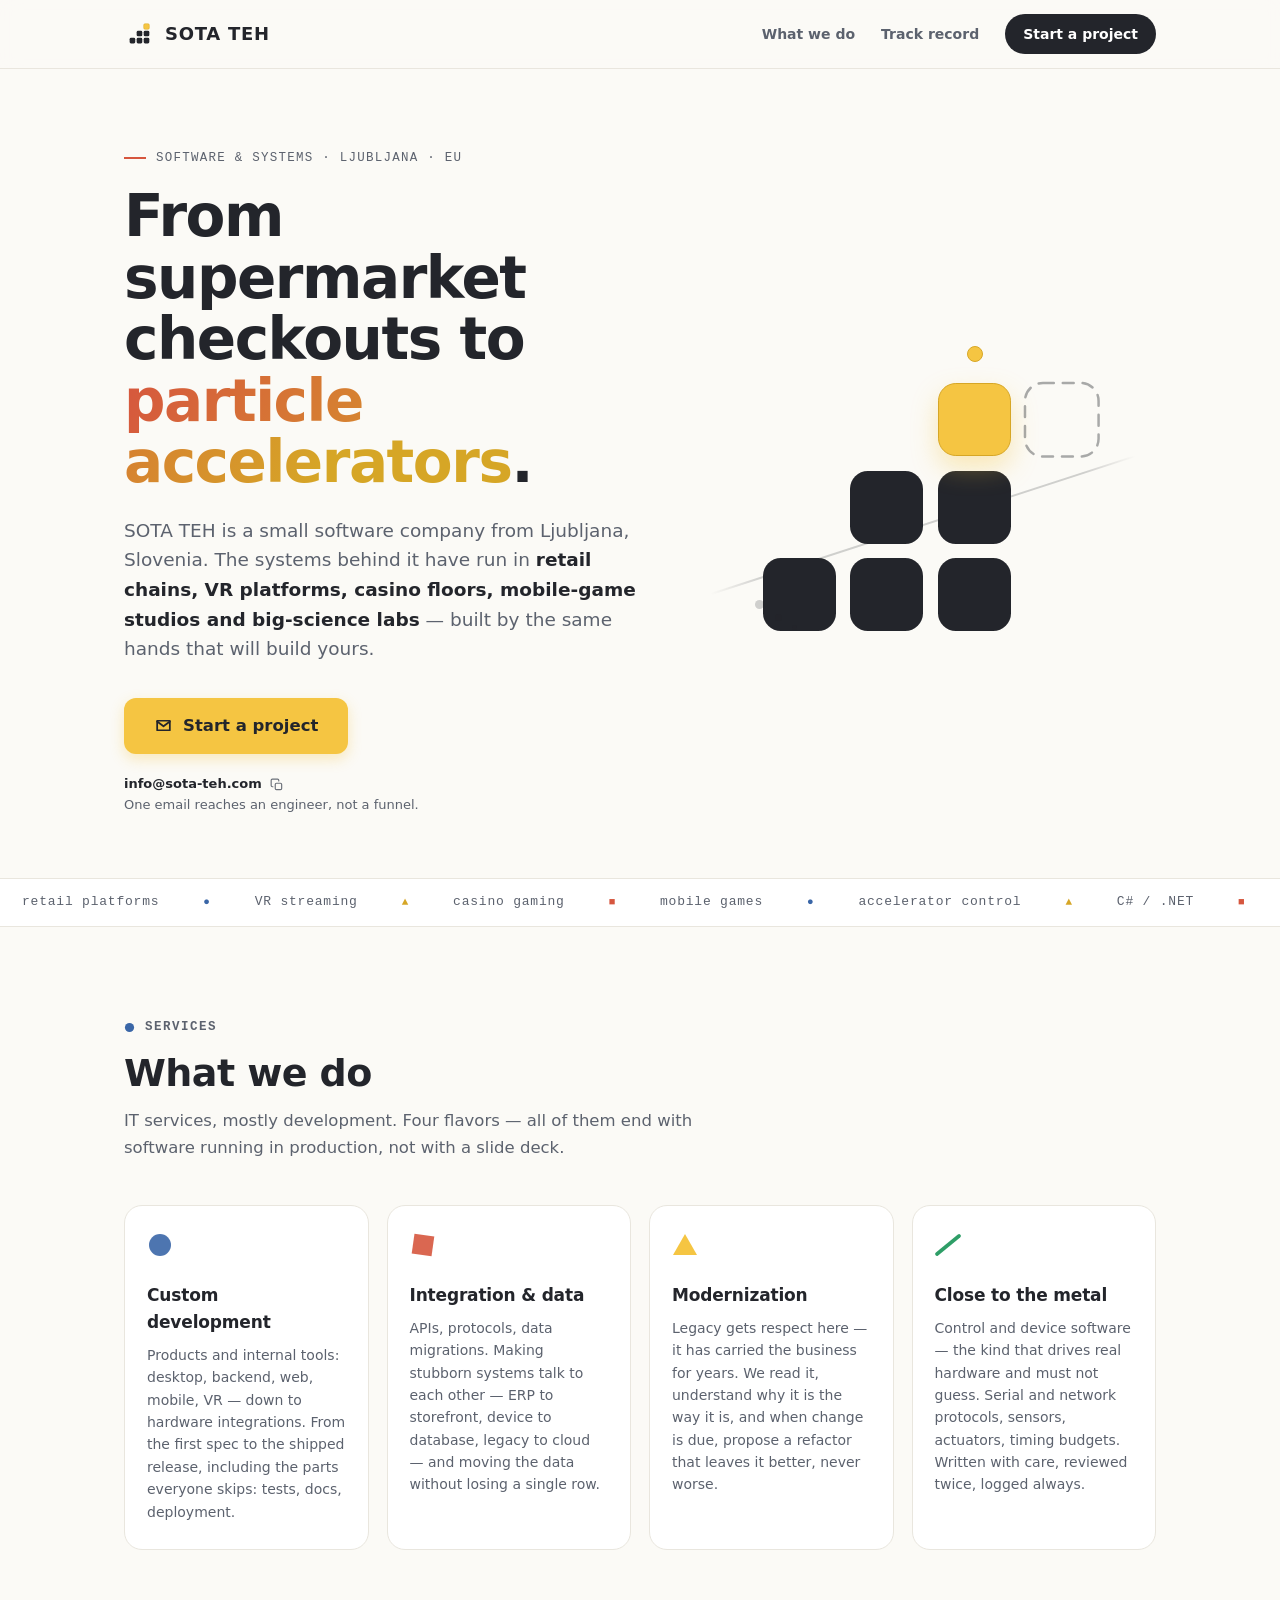
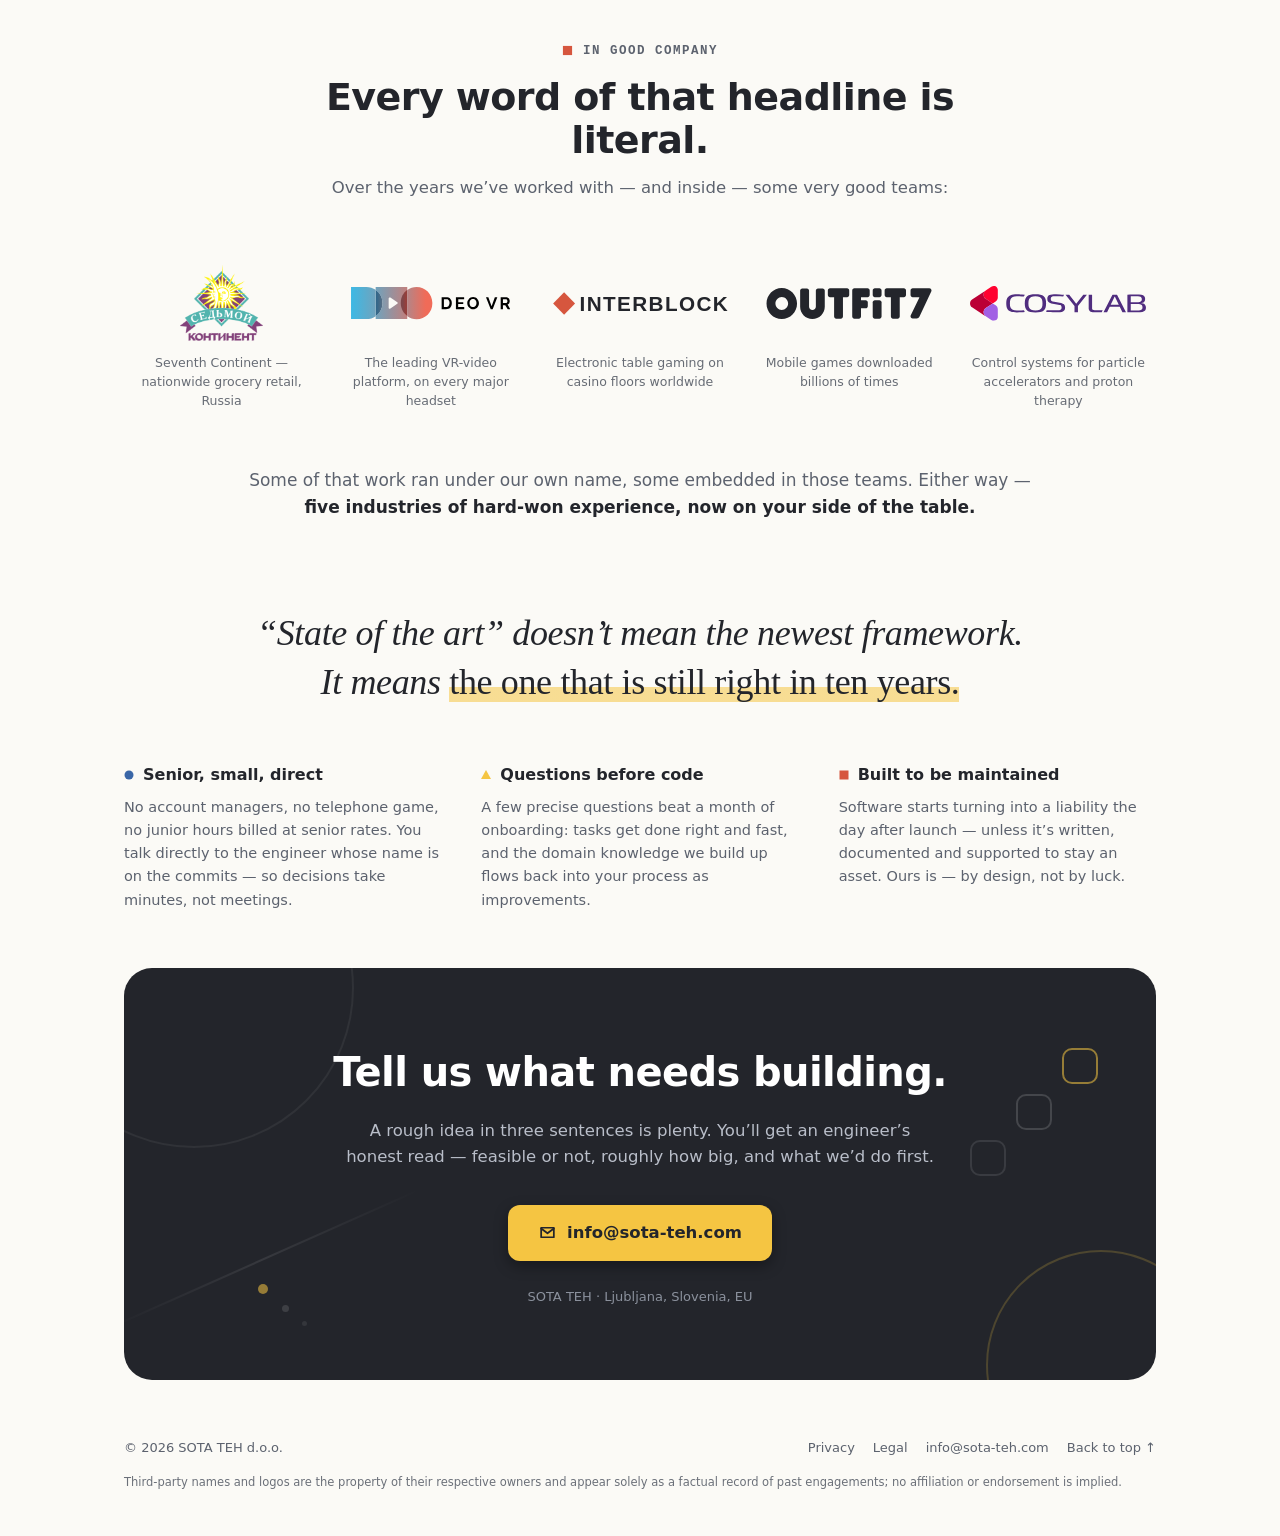
==== index.html @ 9b540cdd "Initial upload" ====
<!DOCTYPE html>
<html lang="en">
<head>
    <meta charset="UTF-8" />
    <meta name="viewport" content="width=device-width, initial-scale=1.0" />
    <title>SOTA TEH — software development, from retail to big science</title>
    <meta name="description" content="SOTA TEH is a small Slovenian software company: custom development, integration, modernization and control-grade software — with experience spanning supermarket chains, VR platforms, casino floors, mobile games and particle accelerators." />
    <meta property="og:title" content="SOTA TEH — software development, state of the art" />
    <meta property="og:description" content="From supermarket checkouts to particle accelerators. Custom software, integration, modernization, control-grade systems." />
    <meta property="og:type" content="website" />
    <meta property="og:url" content="https://www.sota-teh.com/" />
    <meta property="og:image" content="https://www.sota-teh.com/og.png" />
    <meta property="og:image:width" content="1200" />
    <meta property="og:image:height" content="630" />
    <meta property="og:image:alt" content="SOTA TEH — software development" />
    <meta name="twitter:card" content="summary_large_image" />
    <meta name="theme-color" content="#fbfaf6" />
    <link rel="icon" type="image/svg+xml" href="favicon.svg" />
    <link rel="canonical" href="https://www.sota-teh.com/" />
    <style>
        :root {
            --ink: #23252b;
            --ink-soft: #5c626e;
            /* Also carries the footer's legal line — that is real body text, so
               this stays at 4.5:1 on --paper however faint it wants to look. */
            --ink-faint: #6b7079;
            --line: #e9e6de;
            --paper: #fbfaf6;
            --card: #ffffff;
            --gold: #f5c542;
            --gold-deep: #d6a626;
            --green: #2e9e67;
            --red: #d6563e;
            --blue: #3a66a7;
            --mono: "Cascadia Mono", Consolas, "Courier New", monospace;
        }

        * { box-sizing: border-box; margin: 0; padding: 0; }

        html { scroll-behavior: smooth; }

        body {
            font-family: "Segoe UI", system-ui, -apple-system, sans-serif;
            color: var(--ink);
            background: var(--paper);
            line-height: 1.6;
            -webkit-font-smoothing: antialiased;
            overflow-x: clip;
        }

        ::selection { background: var(--gold); color: var(--ink); }

        .wrap { max-width: 1080px; margin: 0 auto; padding: 0 24px; }

        img { max-width: 100%; height: auto; }
        .sr-only {
            position: absolute; width: 1px; height: 1px; padding: 0; margin: -1px;
            overflow: hidden; clip: rect(0, 0, 0, 0); white-space: nowrap; border: 0;
        }

        /* #top is on <main>, right under the sticky header — give it the same
           offset as sections so the logo click lands at the true page top
           instead of tucking the hero under the header. */
        section, #top { scroll-margin-top: 90px; }

        header {
            position: sticky;
            top: 0;
            z-index: 50;
            background: rgba(251, 250, 246, .85);
            backdrop-filter: blur(10px);
            -webkit-backdrop-filter: blur(10px);
            border-bottom: 1px solid var(--line);
        }
        .bar {
            display: flex;
            align-items: center;
            justify-content: space-between;
            gap: 16px;
            /* Shorthand would clobber .wrap's horizontal padding — this element
               carries both classes, so keep the axes separate. */
            padding-top: 14px;
            padding-bottom: 14px;
        }
        .brand {
            display: flex;
            align-items: center;
            gap: 11px;
            font-weight: 800;
            font-size: 18px;
            letter-spacing: .04em;
            text-decoration: none;
            color: var(--ink);
            white-space: nowrap;
        }
        .brand svg { width: 30px; height: 30px; display: block; }

        nav { display: flex; align-items: center; gap: 26px; }
        nav a.link {
            font-size: 14px;
            font-weight: 600;
            color: var(--ink-soft);
            text-decoration: none;
            transition: color .15s ease;
        }
        nav a.link:hover { color: var(--ink); }

        .nav-cta {
            display: inline-flex;
            align-items: center;
            gap: 8px;
            padding: 9px 18px;
            background: var(--ink);
            color: #fff;
            text-decoration: none;
            border-radius: 999px;
            font-size: 14px;
            font-weight: 600;
            white-space: nowrap;
            transition: transform .15s ease, background .15s ease;
        }
        .nav-cta:hover { background: #000; transform: translateY(-1px); }

        .hero {
            display: grid;
            grid-template-columns: 1.08fr 0.92fr;
            gap: 40px;
            align-items: center;
            padding: 72px 0 64px;
        }

        .hero .kicker {
            display: inline-flex;
            align-items: center;
            gap: 10px;
            font-family: var(--mono);
            font-size: 12.5px;
            letter-spacing: .1em;
            text-transform: uppercase;
            color: var(--ink-soft);
            margin-bottom: 18px;
        }
        .hero .kicker::before {
            content: "";
            width: 22px;
            height: 2px;
            background: var(--red);
        }

        .hero h1 {
            font-size: clamp(38px, 5.4vw, 58px);
            line-height: 1.06;
            letter-spacing: -0.025em;
            font-weight: 800;
            margin-bottom: 22px;
        }
        .hero h1 .accent {
            background: linear-gradient(115deg, var(--red), var(--gold-deep) 70%);
            -webkit-background-clip: text;
            background-clip: text;
            color: transparent;
        }

        .hero p.lead {
            font-size: 18.5px;
            color: var(--ink-soft);
            max-width: 30em;
            margin-bottom: 34px;
        }
        .hero p.lead b { color: var(--ink); font-weight: 600; }

        .actions { display: flex; align-items: center; gap: 20px; flex-wrap: wrap; }

        .cta {
            display: inline-flex;
            align-items: center;
            gap: 10px;
            padding: 15px 30px;
            background: var(--gold);
            color: var(--ink);
            text-decoration: none;
            border-radius: 12px;
            font-size: 16.5px;
            font-weight: 700;
            box-shadow: 0 5px 14px rgba(245, 197, 66, .32);
            transition: transform .15s ease, box-shadow .15s ease, background .15s ease;
        }
        .cta:hover { background: #ffd35c; transform: translateY(-2px); box-shadow: 0 7px 16px rgba(245, 197, 66, .40); }
        /* On the dark panel a gold glow reads far brighter than on paper — use a
           neutral shadow there so both buttons feel equally lit. */
        .contact .cta { box-shadow: 0 5px 14px rgba(0, 0, 0, .35); }
        .contact .cta:hover { box-shadow: 0 7px 16px rgba(0, 0, 0, .45); }
        .cta svg { width: 19px; height: 19px; }

        .meta { font-size: 13px; color: var(--ink-soft); line-height: 1.5; }
        .meta b { color: var(--ink); font-weight: 600; }
        .copy {
            appearance: none; -webkit-appearance: none; border: 0; background: none;
            cursor: pointer; padding: 3px; margin-left: 5px; border-radius: 5px;
            color: var(--ink-faint); vertical-align: middle; line-height: 0;
            transition: color .15s ease, background .15s ease;
        }
        .copy svg { width: 14px; height: 14px; display: block; }
        .copy:hover { color: var(--ink); background: rgba(35, 37, 43, .07); }
        .copy:focus-visible { outline: 2px solid var(--blue); outline-offset: 2px; }
        .copy.copied { color: var(--green); }
        .copy.failed { color: var(--red); }

        /* Hero art — the logomark blown up into a staircase of blocks: built
           levels in ink, the reached top in gold, and a dashed "next block"
           still to be built. Wrappers (.p) carry the pointer parallax; the
           blocks inside float on their own, so the two transforms never fight.
           Everything is sized in % of a 460x430 canvas, so the whole
           composition scales fluidly with the column instead of overflowing. */
        .art {
            position: relative;
            width: 100%;
            max-width: 460px;
            aspect-ratio: 460 / 430;
            margin-left: auto;
        }
        .art .p {
            position: absolute;
            transform: translate3d(var(--px, 0), var(--py, 0), 0);
            transition: transform .25s ease-out;
            will-change: transform;
        }
        .blk {
            width: 100%;
            aspect-ratio: 1;
            border-radius: 24.3%;
            background: var(--ink);
            animation: float 7s ease-in-out infinite;
        }
        .blk.f2 { animation-delay: -2.3s; }
        .blk.f3 { animation-delay: -4.6s; }
        .blk.gold {
            background: var(--gold);
            border: 1px solid var(--gold-deep);
            box-shadow: 0 12px 26px rgba(245, 197, 66, .35);
        }
        .a-c1  { left: 13.9%; top: 68.8%; width: 16.1%; }
        .a-c2a { left: 33.0%; top: 68.8%; width: 16.1%; }
        .a-c2b { left: 33.0%; top: 48.4%; width: 16.1%; }
        .a-c3a { left: 52.2%; top: 68.8%; width: 16.1%; }
        .a-c3b { left: 52.2%; top: 48.4%; width: 16.1%; }
        .a-c3c { left: 52.2%; top: 27.9%; width: 16.1%; }

        .a-ghost { left: 70.9%; top: 27.4%; width: 17%; aspect-ratio: 1; }
        .next-blk { display: block; width: 100%; height: 100%; animation: pulse 5.5s ease-in-out infinite; }

        .a-crown { left: 58.5%; top: 19.1%; width: 3.5%; aspect-ratio: 1; }
        .crown {
            display: block;
            width: 100%; height: 100%;
            border-radius: 50%;
            background: var(--gold);
            border: 1px solid var(--gold-deep);
            animation: float 6s ease-in-out infinite;
            animation-delay: -1.2s;
        }

        .a-line { left: 0; top: 60.9%; width: 97.8%; }
        .l-ink { height: 2px; background: linear-gradient(90deg, transparent, rgba(35, 37, 43, .20) 12%, rgba(35, 37, 43, .20) 88%, transparent); transform: rotate(-18deg); }

        .a-trail { left: 12.2%; top: 78.6%; }
        .a-trail i { position: absolute; display: block; border-radius: 50%; }
        .a-trail .t1 { width: 9px; height: 9px; background: rgba(35, 37, 43, .20); }
        .a-trail .t2 { left: 20px; top: 14px; width: 7px; height: 7px; background: rgba(35, 37, 43, .17); }
        .a-trail .t3 { left: 37px; top: 25px; width: 5px; height: 5px; background: rgba(35, 37, 43, .14); }

        @keyframes float { 0%, 100% { transform: translateY(0); } 50% { transform: translateY(-5px); } }
        @keyframes pulse { 0%, 100% { opacity: .35; } 50% { opacity: .8; } }

        .tickerwrap {
            border-top: 1px solid var(--line);
            border-bottom: 1px solid var(--line);
            overflow: hidden;
            background: var(--card);
        }
        .ticker {
            display: flex;
            width: max-content;
            padding: 13px 0;
            animation: slide 60s linear infinite;
        }
        .tickerwrap:hover .ticker { animation-play-state: paused; }
        /* Each span is one full period (own leading/trailing padding), so the
           -50% loop lands exactly on the seam. */
        .ticker span {
            font-family: var(--mono);
            font-size: 13px;
            letter-spacing: .06em;
            color: var(--ink-soft);
            white-space: nowrap;
            display: inline-flex;
            align-items: center;
            gap: 44px;
            padding: 0 22px;
        }
        .ticker i { font-style: normal; font-size: 11px; }
        .ticker .g-c { color: var(--blue); }
        .ticker .g-t { color: var(--gold-deep); }
        .ticker .g-s { color: var(--red); }
        @keyframes slide { to { transform: translateX(-50%); } }

        .sec { padding: 88px 0 0; }
        /* The contact panel follows the principles grid directly — bare text, no card
           edge to push against — so the standard 88px reads as drift and leaves the
           block hanging: 56px above the principles, 88px below them. 56 closes that,
           and the panel's own 72px of inner padding still keeps the headline clear. */
        .sec.tight { padding-top: 56px; }
        .sec-head { max-width: 640px; margin-bottom: 44px; }
        .sec-head.center { margin-left: auto; margin-right: auto; text-align: center; }
        .kicker-line {
            display: inline-flex;
            align-items: center;
            gap: 10px;
            font-family: var(--mono);
            font-size: 12.5px;
            text-transform: uppercase;
            letter-spacing: .12em;
            color: var(--ink-soft);
            font-weight: 600;
        }
        .kicker-line .shape { width: 11px; height: 11px; display: inline-block; }
        .sec-head h2 { font-size: clamp(28px, 3.6vw, 38px); letter-spacing: -0.015em; line-height: 1.15; margin: 12px 0 12px; }
        .sec-head p { color: var(--ink-soft); font-size: 16.5px; }
        .sec-head p b { color: var(--ink); font-weight: 600; }

        .cards { display: grid; grid-template-columns: repeat(4, 1fr); gap: 18px; }
        .card {
            background: var(--card);
            border: 1px solid var(--line);
            border-radius: 18px;
            padding: 26px 22px;
            transition: transform .15s ease, box-shadow .15s ease;
        }
        .card:hover { transform: translateY(-3px); box-shadow: 0 14px 30px rgba(35, 37, 43, .07); }
        .card svg { width: 26px; height: 26px; margin-bottom: 16px; transition: transform .3s ease; }
        .card:hover svg { transform: rotate(-8deg) scale(1.08); }
        .card h3 { font-size: 17px; margin-bottom: 8px; letter-spacing: -0.01em; }
        .card p { font-size: 14px; color: var(--ink-soft); }

        .clients { display: flex; flex-wrap: wrap; justify-content: center; gap: 8px 14px; }
        .client {
            flex: 1 1 150px;
            max-width: 214px;
            display: flex;
            flex-direction: column;
            align-items: center;
            text-align: center;
            gap: 13px;
            padding: 20px 8px 16px;
            text-decoration: none;
            transition: transform .15s ease;
        }
        a.client:hover { transform: translateY(-2px); }
        .client .logo { height: 76px; display: flex; align-items: center; justify-content: center; }
        .client img { height: 40px; max-width: 176px; object-fit: contain; }
        .client img.tall { height: 76px; }
        .client p { font-size: 12.5px; color: #676c75; line-height: 1.5; }

        .punch {
            margin: 40px auto 0;
            max-width: 46em;
            text-align: center;
            font-size: 17px;
            color: var(--ink-soft);
        }
        .punch b { color: var(--ink); font-weight: 600; }

        .quote {
            font-family: Georgia, "Times New Roman", serif;
            font-style: italic;
            font-size: clamp(24px, 3.4vw, 36px);
            line-height: 1.35;
            letter-spacing: -0.01em;
            text-align: center;
            max-width: 24em;
            margin: 0 auto 56px;
            color: var(--ink);
        }
        .quote .hl {
            font-style: normal;
            background: linear-gradient(transparent 62%, rgba(245, 197, 66, .55) 62%);
        }
        .principles { display: grid; grid-template-columns: repeat(3, 1fr); gap: 40px; }
        .pr h3 { font-size: 16px; margin-bottom: 8px; display: flex; align-items: center; gap: 9px; }
        .pr h3 .shape { width: 10px; height: 10px; flex: none; }
        .pr p { font-size: 14.5px; color: var(--ink-soft); }

        .contact {
            background: var(--ink);
            border-radius: 28px;
            padding: 72px 40px;
            text-align: center;
            position: relative;
            overflow: hidden;
        }
        /* Dark-panel geometry: the brand staircase as faint outlines climbing to
           a gold block, one big ring per corner, a diagonal and a dot trail. */
        .contact .deco { position: absolute; pointer-events: none; }
        .contact .c-ring { width: 320px; height: 320px; border: 2px solid rgba(255, 255, 255, .06); border-radius: 50%; top: -140px; left: -90px; }
        .contact .c-ring2 { width: 230px; height: 230px; border: 2px solid rgba(245, 197, 66, .20); border-radius: 50%; bottom: -100px; right: -60px; }
        .contact .c-line { width: 340px; height: 2px; background: linear-gradient(90deg, transparent, rgba(255, 255, 255, .09), transparent); transform: rotate(-24deg); left: -30px; bottom: 120px; }
        .contact .c-b1, .contact .c-b2, .contact .c-b3 { width: 36px; height: 36px; border-radius: 10px; border: 2px solid rgba(255, 255, 255, .10); }
        .contact .c-b1 { right: 150px; top: 172px; }
        .contact .c-b2 { right: 104px; top: 126px; border-color: rgba(255, 255, 255, .15); }
        .contact .c-b3 { right: 58px; top: 80px; border-color: rgba(245, 197, 66, .55); }
        .contact .c-dot { width: 10px; height: 10px; border-radius: 50%; background: rgba(245, 197, 66, .55); left: 13%; bottom: 86px; }
        .contact .c-d2 { width: 7px; height: 7px; border-radius: 50%; background: rgba(255, 255, 255, .12); left: calc(13% + 24px); bottom: 68px; }
        .contact .c-d3 { width: 5px; height: 5px; border-radius: 50%; background: rgba(255, 255, 255, .08); left: calc(13% + 44px); bottom: 54px; }
        .contact h2 { color: #fff; font-size: clamp(28px, 3.8vw, 40px); letter-spacing: -0.015em; margin-bottom: 14px; position: relative; }
        .contact p { color: #b9bec9; font-size: 16.5px; max-width: 36em; margin: 0 auto 34px; position: relative; }
        .contact .cta { position: relative; }
        /* Keep the auto side margins: .contact p above centres every paragraph in
           the panel, and a plain "26px 0 0" here would drop them back to 0 while
           still inheriting max-width — leaving this line parked on the left. */
        .contact .fine { margin: 26px auto 0; font-size: 13px; color: #8b919d; }

        footer {
            padding: 26px 0 44px;
            margin-top: 32px;
            color: var(--ink-soft);
            font-size: 13px;
        }
        footer a { color: var(--ink-soft); text-decoration: none; }
        footer a:hover { color: var(--ink); }
        .foot-row {
            display: flex;
            justify-content: space-between;
            align-items: center;
            flex-wrap: wrap;
            gap: 12px;
        }
        .footer-links { display: flex; gap: 18px; flex-wrap: wrap; }
        /* ZEPT art. 5 — mandatory provider data, kept in one quiet line. */
        .foot-legal { margin-top: 14px; font-size: 11.5px; color: var(--ink-faint); line-height: 1.7; }
        .foot-legal a { color: var(--ink-faint); text-decoration: underline; }

        .reveal { opacity: 0; transform: translateY(22px); transition: opacity .6s ease, transform .6s ease; }
        .reveal.in { opacity: 1; transform: none; }
        .reveal.d1 { transition-delay: .07s; }
        .reveal.d2 { transition-delay: .14s; }
        .reveal.d3 { transition-delay: .21s; }
        .reveal.d4 { transition-delay: .28s; }

        @media (prefers-reduced-motion: reduce) {
            /* The brand logo and "Back to top" are in-page jumps — without this
               they keep animating the whole scroll despite the preference. */
            html { scroll-behavior: auto; }
            .reveal, .reveal.in { opacity: 1; transform: none; transition: none; }
            .ticker { animation: none; }
            .blk, .next-blk, .crown { animation: none; }
            .art .p { transition: none; }
        }

        /* Auto-hiding header — narrow screens only. On a phone the bar costs
           ~66px out of ~700px of viewport, so it retracts while you read down
           the page and returns on the first upward move. Desktop keeps it
           pinned: height is not scarce there, the nav links exist only above
           820px, and a trackpad's micro-scrolls would just make it flicker. */
        @media (max-width: 820px) and (prefers-reduced-motion: no-preference) {
            header { transition: transform .28s ease; }
            header.hide { transform: translateY(-100%); }
        }

        @media (max-width: 960px) {
            .cards { grid-template-columns: repeat(2, 1fr); }
            .principles { grid-template-columns: 1fr; gap: 26px; }
        }

        /* Once all five logos no longer fit on one line, go straight to a single
           column — never a 2-3 wide grid — so no company shares a row with another. */
        @media (max-width: 860px) {
            .client { flex-basis: 100%; }
        }

        @media (max-width: 820px) {
            nav a.link { display: none; }
            .hero { grid-template-columns: 1fr; gap: 8px; padding: 44px 0 52px; }
            .art { max-width: 320px; margin: 2px auto 10px; order: -1; }
            .hero h1 { font-size: clamp(34px, 9vw, 44px); }
            .cards { grid-template-columns: 1fr; }
            .client { padding: 18px 10px 14px; }
            .sec { padding: 64px 0 0; }
            .contact { padding: 56px 22px; border-radius: 22px; }
            /* On the narrow panel the staircase squares crowd the heading — drop them. */
            .contact .c-b1, .contact .c-b2, .contact .c-b3 { display: none; }
        }

        @media (max-width: 420px) {
            .brand { font-size: 16px; gap: 9px; }
            .brand svg { width: 26px; height: 26px; }
            .nav-cta { padding: 8px 14px; font-size: 13px; }
        }
    </style>
</head>
<body>
    <header>
        <div class="wrap bar">
            <a class="brand" href="#top" aria-label="SOTA TEH — home">
                <svg viewBox="0 0 64 64" aria-hidden="true">
                    <rect x="12" y="40" width="12" height="12" rx="3" fill="#23252b" />
                    <rect x="27" y="40" width="12" height="12" rx="3" fill="#23252b" />
                    <rect x="27" y="25" width="12" height="12" rx="3" fill="#23252b" />
                    <rect x="42" y="40" width="12" height="12" rx="3" fill="#23252b" />
                    <rect x="42" y="25" width="12" height="12" rx="3" fill="#23252b" />
                    <rect x="42" y="10" width="12" height="12" rx="3" fill="#f5c542" stroke="#d6a626" stroke-width="1" />
                </svg>
                <span>SOTA&nbsp;TEH</span>
            </a>
            <nav>
                <a class="link" href="#services">What we do</a>
                <a class="link" href="#work">Track record</a>
                <a class="nav-cta mail" data-u="info" data-h="sota-teh.com" href="#contact">Start a project</a>
            </nav>
        </div>
    </header>

    <main id="top">
        <div class="wrap">
            <section class="hero">
                <div>
                    <div class="kicker">Software &amp; systems · Ljubljana · EU</div>
                    <h1>From supermarket checkouts to <span class="accent">particle accelerators</span>.</h1>
                    <p class="lead">
                        SOTA TEH is a small software company from Ljubljana, Slovenia. The systems behind it have run in
                        <b>retail chains, VR platforms, casino floors, mobile-game studios and big-science labs</b>
                        — built by the same hands that will build yours.
                    </p>
                    <div class="actions">
                        <a class="cta mail" data-u="info" data-h="sota-teh.com" href="#contact">
                            <svg viewBox="0 0 24 24" fill="none" stroke="currentColor" stroke-width="2.2"
                                 stroke-linecap="round" stroke-linejoin="round">
                                <path d="M4 6h16v12H4z" /><path d="m4 7 8 6 8-6" />
                            </svg>
                            Start a project
                        </a>
                        <div class="meta">
                            <b class="mail-text" data-u="info" data-h="sota-teh.com">info [at] sota-teh [dot] com</b><button type="button" class="copy" data-u="info" data-h="sota-teh.com" hidden aria-label="Copy email address" title="Copy"><svg viewBox="0 0 24 24" fill="none" stroke="currentColor" stroke-width="2" stroke-linecap="round" stroke-linejoin="round"><rect x="9" y="9" width="11" height="11" rx="2" /><path d="M5 15H4a2 2 0 0 1-2-2V4a2 2 0 0 1 2-2h9a2 2 0 0 1 2 2v1" /></svg></button><br />
                            One email reaches an engineer, not a funnel.
                        </div>
                    </div>
                </div>
                <div class="art" aria-hidden="true">
                    <div class="p a-line" data-depth=".02"><div class="l-ink"></div></div>
                    <div class="p a-c1" data-depth=".03"><div class="blk"></div></div>
                    <div class="p a-c2a" data-depth=".04"><div class="blk f2"></div></div>
                    <div class="p a-c2b" data-depth=".05"><div class="blk f3"></div></div>
                    <div class="p a-c3a" data-depth=".05"><div class="blk f3"></div></div>
                    <div class="p a-c3b" data-depth=".06"><div class="blk"></div></div>
                    <div class="p a-c3c" data-depth=".07"><div class="blk gold f2"></div></div>
                    <div class="p a-ghost" data-depth=".09">
                        <svg class="next-blk" width="78" height="78" viewBox="0 0 78 78">
                            <rect x="2" y="2" width="74" height="74" rx="18" fill="none"
                                  stroke="rgba(35, 37, 43, .38)" stroke-width="2.5"
                                  stroke-dasharray="11 9" stroke-linecap="round" />
                        </svg>
                    </div>
                    <div class="p a-crown" data-depth=".10"><i class="crown"></i></div>
                    <div class="p a-trail" data-depth=".04"><i class="t1"></i><i class="t2"></i><i class="t3"></i></div>
                </div>
            </section>
        </div>

        <div class="tickerwrap" aria-hidden="true">
            <div class="ticker">
                <span>
                    retail platforms <i class="g-c">●</i>
                    VR streaming <i class="g-t">▲</i>
                    casino gaming <i class="g-s">■</i>
                    mobile games <i class="g-c">●</i>
                    accelerator control <i class="g-t">▲</i>
                    C# / .NET <i class="g-s">■</i>
                    C++ <i class="g-c">●</i>
                    WPF <i class="g-t">▲</i>
                    MAUI <i class="g-s">■</i>
                    Unity <i class="g-t">▲</i>
                    SQL <i class="g-s">■</i>
                    Windows <i class="g-c">●</i>
                    macOS <i class="g-t">▲</i>
                    Linux <i class="g-s">■</i>
                    Android <i class="g-c">●</i>
                    iOS <i class="g-t">▲</i>
                    Oculus <i class="g-s">■</i>
                    SteamVR <i class="g-c">●</i>
                    device control <i class="g-t">▲</i>
                    Slovenia → the world <i class="g-s">■</i>
                </span>
                <span>
                    retail platforms <i class="g-c">●</i>
                    VR streaming <i class="g-t">▲</i>
                    casino gaming <i class="g-s">■</i>
                    mobile games <i class="g-c">●</i>
                    accelerator control <i class="g-t">▲</i>
                    C# / .NET <i class="g-s">■</i>
                    C++ <i class="g-c">●</i>
                    WPF <i class="g-t">▲</i>
                    MAUI <i class="g-s">■</i>
                    Unity <i class="g-t">▲</i>
                    SQL <i class="g-s">■</i>
                    Windows <i class="g-c">●</i>
                    macOS <i class="g-t">▲</i>
                    Linux <i class="g-s">■</i>
                    Android <i class="g-c">●</i>
                    iOS <i class="g-t">▲</i>
                    Oculus <i class="g-s">■</i>
                    SteamVR <i class="g-c">●</i>
                    device control <i class="g-t">▲</i>
                    Slovenia → the world <i class="g-s">■</i>
                </span>
            </div>
        </div>

        <div class="wrap">
            <section class="sec" id="services">
                <div class="sec-head reveal">
                    <div class="kicker-line">
                        <svg class="shape" viewBox="0 0 12 12" aria-hidden="true"><circle cx="6" cy="6" r="5" fill="#3a66a7" /></svg>
                        Services
                    </div>
                    <h2>What we do</h2>
                    <p>IT services, mostly development. Four flavors — all of them end with software
                       running in production, not with a slide deck.</p>
                </div>
                <div class="cards">
                    <div class="card reveal">
                        <svg viewBox="0 0 26 26" aria-hidden="true"><circle cx="13" cy="13" r="11" fill="#3a66a7" opacity=".9" /></svg>
                        <h3>Custom development</h3>
                        <p>Products and internal tools: desktop, backend, web, mobile, VR — down to
                           hardware integrations. From the first spec to the shipped release,
                           including the parts everyone skips: tests, docs, deployment.</p>
                    </div>
                    <div class="card reveal d1">
                        <svg viewBox="0 0 26 26" aria-hidden="true"><rect x="3" y="3" width="20" height="20" fill="#d6563e" opacity=".9" transform="rotate(8 13 13)" /></svg>
                        <h3>Integration &amp; data</h3>
                        <p>APIs, protocols, data migrations. Making stubborn systems talk to each
                           other — ERP to storefront, device to database, legacy to cloud — and
                           moving the data without losing a single row.</p>
                    </div>
                    <div class="card reveal d2">
                        <svg viewBox="0 0 26 26" aria-hidden="true"><path d="M13 2 L25 23 L1 23 Z" fill="#f5c542" /></svg>
                        <h3>Modernization</h3>
                        <p>Legacy gets respect here — it has carried the business for years. We read it,
                           understand why it is the way it is, and when change is due, propose a refactor
                           that leaves it better, never worse.</p>
                    </div>
                    <div class="card reveal d3">
                        <svg viewBox="0 0 26 26" aria-hidden="true"><line x1="2" y1="22" x2="24" y2="4" stroke="#2e9e67" stroke-width="3.6" stroke-linecap="round" /></svg>
                        <h3>Close to the metal</h3>
                        <p>Control and device software — the kind that drives real hardware and must
                           not guess. Serial and network protocols, sensors, actuators, timing
                           budgets. Written with care, reviewed twice, logged always.</p>
                    </div>
                </div>
            </section>

            <section class="sec" id="work">
                <div class="sec-head center reveal">
                    <div class="kicker-line">
                        <svg class="shape" viewBox="0 0 12 12" aria-hidden="true"><rect x="1" y="1" width="10" height="10" fill="#d6563e" /></svg>
                        In good company
                    </div>
                    <h2>Every word of that headline is literal.</h2>
                    <p>Over the years we’ve worked with — and inside — some very good teams:</p>
                </div>

                <div class="clients">
                    <div class="client reveal">
                        <span class="logo"><img class="tall" src="logos/seventh-continent.png" alt="Седьмой континент (Seventh Continent)" loading="lazy" /></span>
                        <p>Seventh Continent — nationwide grocery retail, Russia</p>
                    </div>
                    <a class="client reveal d1" href="https://deovr.com" target="_blank" rel="noopener">
                        <span class="logo"><img src="logos/deovr.svg" alt="DeoVR" loading="lazy" /></span>
                        <p>The leading VR-video platform, on every major headset</p>
                    </a>
                    <a class="client reveal d2" href="https://www.interblockgaming.com" target="_blank" rel="noopener">
                        <span class="logo"><img src="logos/interblock.svg" alt="Interblock" loading="lazy" /></span>
                        <p>Electronic table gaming on casino floors worldwide</p>
                    </a>
                    <a class="client reveal d3" href="https://outfit7.com" target="_blank" rel="noopener">
                        <span class="logo"><img src="logos/outfit7.svg" alt="Outfit7" loading="lazy" /></span>
                        <p>Mobile games downloaded billions of times</p>
                    </a>
                    <a class="client reveal d4" href="https://www.cosylab.com" target="_blank" rel="noopener">
                        <span class="logo"><img src="logos/cosylab.svg" alt="Cosylab" loading="lazy" /></span>
                        <p>Control systems for particle accelerators and proton therapy</p>
                    </a>
                </div>

                <p class="punch reveal">
                    Some of that work ran under our own name, some embedded in those teams. Either way —
                    <b>five industries of hard-won experience, now on your side of the table.</b>
                </p>
            </section>

            <section class="sec" id="about">
                <h2 class="sr-only">How we work</h2>
                <div class="quote reveal">
                    “State of the art” doesn’t mean the newest framework.<br />
                    It means <span class="hl">the one that is still right in ten years.</span>
                </div>
                <div class="principles">
                    <div class="pr reveal">
                        <h3><svg class="shape" viewBox="0 0 10 10" aria-hidden="true"><circle cx="5" cy="5" r="4.5" fill="#3a66a7" /></svg>Senior, small, direct</h3>
                        <p>No account managers, no telephone game, no junior hours billed at senior
                           rates. You talk directly to the engineer whose name is on the commits —
                           so decisions take minutes, not meetings.</p>
                    </div>
                    <div class="pr reveal d1">
                        <h3><svg class="shape" viewBox="0 0 10 10" aria-hidden="true"><path d="M5 0 L10 9 L0 9 Z" fill="#f5c542" /></svg>Questions before code</h3>
                        <p>A few precise questions beat a month of onboarding: tasks get done right and
                           fast, and the domain knowledge we build up flows back into your process as
                           improvements.</p>
                    </div>
                    <div class="pr reveal d2">
                        <h3><svg class="shape" viewBox="0 0 10 10" aria-hidden="true"><rect x="0.5" y="0.5" width="9" height="9" fill="#d6563e" /></svg>Built to be maintained</h3>
                        <p>Software starts turning into a liability the day after launch — unless it’s
                           written, documented and supported to stay an asset. Ours is — by design,
                           not by luck.</p>
                    </div>
                </div>
            </section>

            <section class="sec tight" id="contact">
                <div class="contact reveal">
                    <span class="deco c-ring"></span>
                    <span class="deco c-ring2"></span>
                    <span class="deco c-line"></span>
                    <span class="deco c-b1"></span>
                    <span class="deco c-b2"></span>
                    <span class="deco c-b3"></span>
                    <span class="deco c-dot"></span>
                    <span class="deco c-d2"></span>
                    <span class="deco c-d3"></span>
                    <h2>Tell us what needs building.</h2>
                    <p>A rough idea in three sentences is plenty. You’ll get an engineer’s honest read —
                       feasible or not, roughly how big, and what we’d do first.</p>
                    <a class="cta mail" data-u="info" data-h="sota-teh.com" href="#contact">
                        <svg viewBox="0 0 24 24" fill="none" stroke="currentColor" stroke-width="2.2"
                             stroke-linecap="round" stroke-linejoin="round">
                            <path d="M4 6h16v12H4z" /><path d="m4 7 8 6 8-6" />
                        </svg>
                        <span class="mail-text" data-u="info" data-h="sota-teh.com">info [at] sota-teh [dot] com</span>
                    </a>
                    <p class="fine">SOTA TEH · Ljubljana, Slovenia, EU</p>
                </div>
            </section>

            <footer>
                <div class="foot-row">
                    <span>© 2026 SOTA TEH d.o.o.</span>
                    <span class="footer-links">
                        <a href="privacy.html">Privacy</a>
                        <a href="privacy.html#legal">Legal</a>
                        <a class="mail mail-text" data-u="info" data-h="sota-teh.com" href="#contact">info [at] sota-teh [dot] com</a>
                        <a href="#top">Back to top ↑</a>
                    </span>
                </div>
                <p class="foot-legal">
                    Third-party names and logos are the property of their respective owners and appear
                    solely as a factual record of past engagements; no affiliation or endorsement is implied.
                </p>
            </footer>
        </div>
    </main>
    <span class="sr-only" role="status" aria-live="polite" id="copy-live"></span>

    <script>
        (function () {
            var reduce = window.matchMedia("(prefers-reduced-motion: reduce)").matches;

            var items = document.querySelectorAll(".reveal");
            if (reduce || !("IntersectionObserver" in window)) {
                items.forEach(function (el) { el.classList.add("in"); });
            } else {
                var io = new IntersectionObserver(function (entries) {
                    entries.forEach(function (entry) {
                        if (entry.isIntersecting) {
                            entry.target.classList.add("in");
                            io.unobserve(entry.target);
                        }
                    });
                }, { threshold: 0.15, rootMargin: "0px 0px -40px 0px" });
                items.forEach(function (el) { io.observe(el); });
            }

            var hero = document.querySelector(".hero");
            var layers = document.querySelectorAll(".art .p");
            if (!reduce && hero && window.matchMedia("(pointer: fine)").matches) {
                hero.addEventListener("pointermove", function (e) {
                    var r = hero.getBoundingClientRect();
                    var dx = (e.clientX - r.left - r.width / 2) / r.width;
                    var dy = (e.clientY - r.top - r.height / 2) / r.height;
                    layers.forEach(function (el) {
                        var d = parseFloat(el.dataset.depth || "0");
                        el.style.setProperty("--px", (dx * d * 220).toFixed(1) + "px");
                        el.style.setProperty("--py", (dy * d * 220).toFixed(1) + "px");
                    });
                });
                hero.addEventListener("pointerleave", function () {
                    layers.forEach(function (el) {
                        el.style.setProperty("--px", "0px");
                        el.style.setProperty("--py", "0px");
                    });
                });
            }

            /* Retract the header on the way down the page, bring it back on the
               first upward move — narrow screens only, matching the media query
               that owns the transform. */
            var topbar = document.querySelector("header");
            var narrow = window.matchMedia("(max-width: 820px)");
            if (!reduce && topbar) {
                /* Above this the bar always stays put: up there it is the page's
                   masthead, and iOS rubber-banding around 0 would otherwise flip
                   it on and off. */
                var KEEP = 120;
                /* Anything shorter than a deliberate flick is drift, not intent. */
                var STEP = 6;
                var last = window.scrollY;
                var queued = false;

                var sync = function () {
                    queued = false;
                    /* Overscroll reports positions outside the document at both
                       ends — clamp, so a bounce never reads as a change of
                       direction. */
                    var max = document.documentElement.scrollHeight - window.innerHeight;
                    var y = Math.max(0, Math.min(window.scrollY, max));
                    var moved = y - last;
                    /* Hold the old baseline until the drift adds up to a flick. */
                    if (Math.abs(moved) < STEP) return;
                    last = y;
                    if (narrow.matches) topbar.classList.toggle("hide", moved > 0 && y > KEEP);
                };

                window.addEventListener("scroll", function () {
                    if (!queued) { queued = true; requestAnimationFrame(sync); }
                }, { passive: true });

                /* Tabbing into a retracted bar has to bring it back into view. */
                topbar.addEventListener("focusin", function () { topbar.classList.remove("hide"); });

                /* Rotating past the breakpoint must not strand it off-screen. */
                var onBreakpoint = function () {
                    topbar.classList.remove("hide");
                    last = window.scrollY;
                };
                /* Safari below 14 only has the deprecated addListener. */
                if (narrow.addEventListener) narrow.addEventListener("change", onBreakpoint);
                else if (narrow.addListener) narrow.addListener(onBreakpoint);
            }
        })();
    </script>
    <script>
        (function () {
            function addr(el) { return el.dataset.u + "@" + el.dataset.h; }
            var live = document.getElementById("copy-live");
            document.querySelectorAll("a.mail").forEach(function (a) {
                a.setAttribute("href", "mailto:" + addr(a));
            });
            document.querySelectorAll(".mail-text").forEach(function (el) {
                el.textContent = addr(el);
            });

            var check = '<svg viewBox="0 0 24 24" fill="none" stroke="currentColor" stroke-width="2.6" stroke-linecap="round" stroke-linejoin="round"><path d="M20 6 9 17l-5-5" /></svg>';
            function legacyCopy(text) {
                var ta = document.createElement("textarea");
                ta.value = text; ta.style.position = "fixed"; ta.style.opacity = "0";
                document.body.appendChild(ta); ta.focus(); ta.select();
                var ok = false;
                try { ok = document.execCommand("copy"); } catch (e) {}
                document.body.removeChild(ta);
                return ok ? Promise.resolve() : Promise.reject();
            }
            /* writeText rejects when the document is not focused or the permission
               is refused — fall through to the textarea instead of leaving the
               click with no feedback and an unhandled rejection. */
            function copy(text) {
                if (navigator.clipboard && navigator.clipboard.writeText) {
                    return navigator.clipboard.writeText(text).catch(function () { return legacyCopy(text); });
                }
                return legacyCopy(text);
            }
            document.querySelectorAll("button.copy").forEach(function (btn) {
                btn.hidden = false;
                var icon = btn.innerHTML, timer;
                var settle = function (cls, mark, label, message) {
                    btn.classList.add(cls);
                    btn.innerHTML = mark || icon;
                    btn.setAttribute("aria-label", label);
                    if (live) live.textContent = message;
                    clearTimeout(timer);
                    timer = setTimeout(function () {
                        btn.classList.remove("copied", "failed");
                        btn.innerHTML = icon;
                        btn.setAttribute("aria-label", "Copy email address");
                        if (live) live.textContent = "";
                    }, 1600);
                };
                btn.addEventListener("click", function () {
                    copy(addr(btn)).then(function () {
                        settle("copied", check, "Copied", "Email address copied");
                    }, function () {
                        /* Both paths refused. The address sits in the text right
                           next to the button, so point at it and stop there. */
                        settle("failed", null, "Copy failed", "Copy failed — the address is shown next to this button");
                    });
                });
            });
        })();
    </script>
</body>
</html>
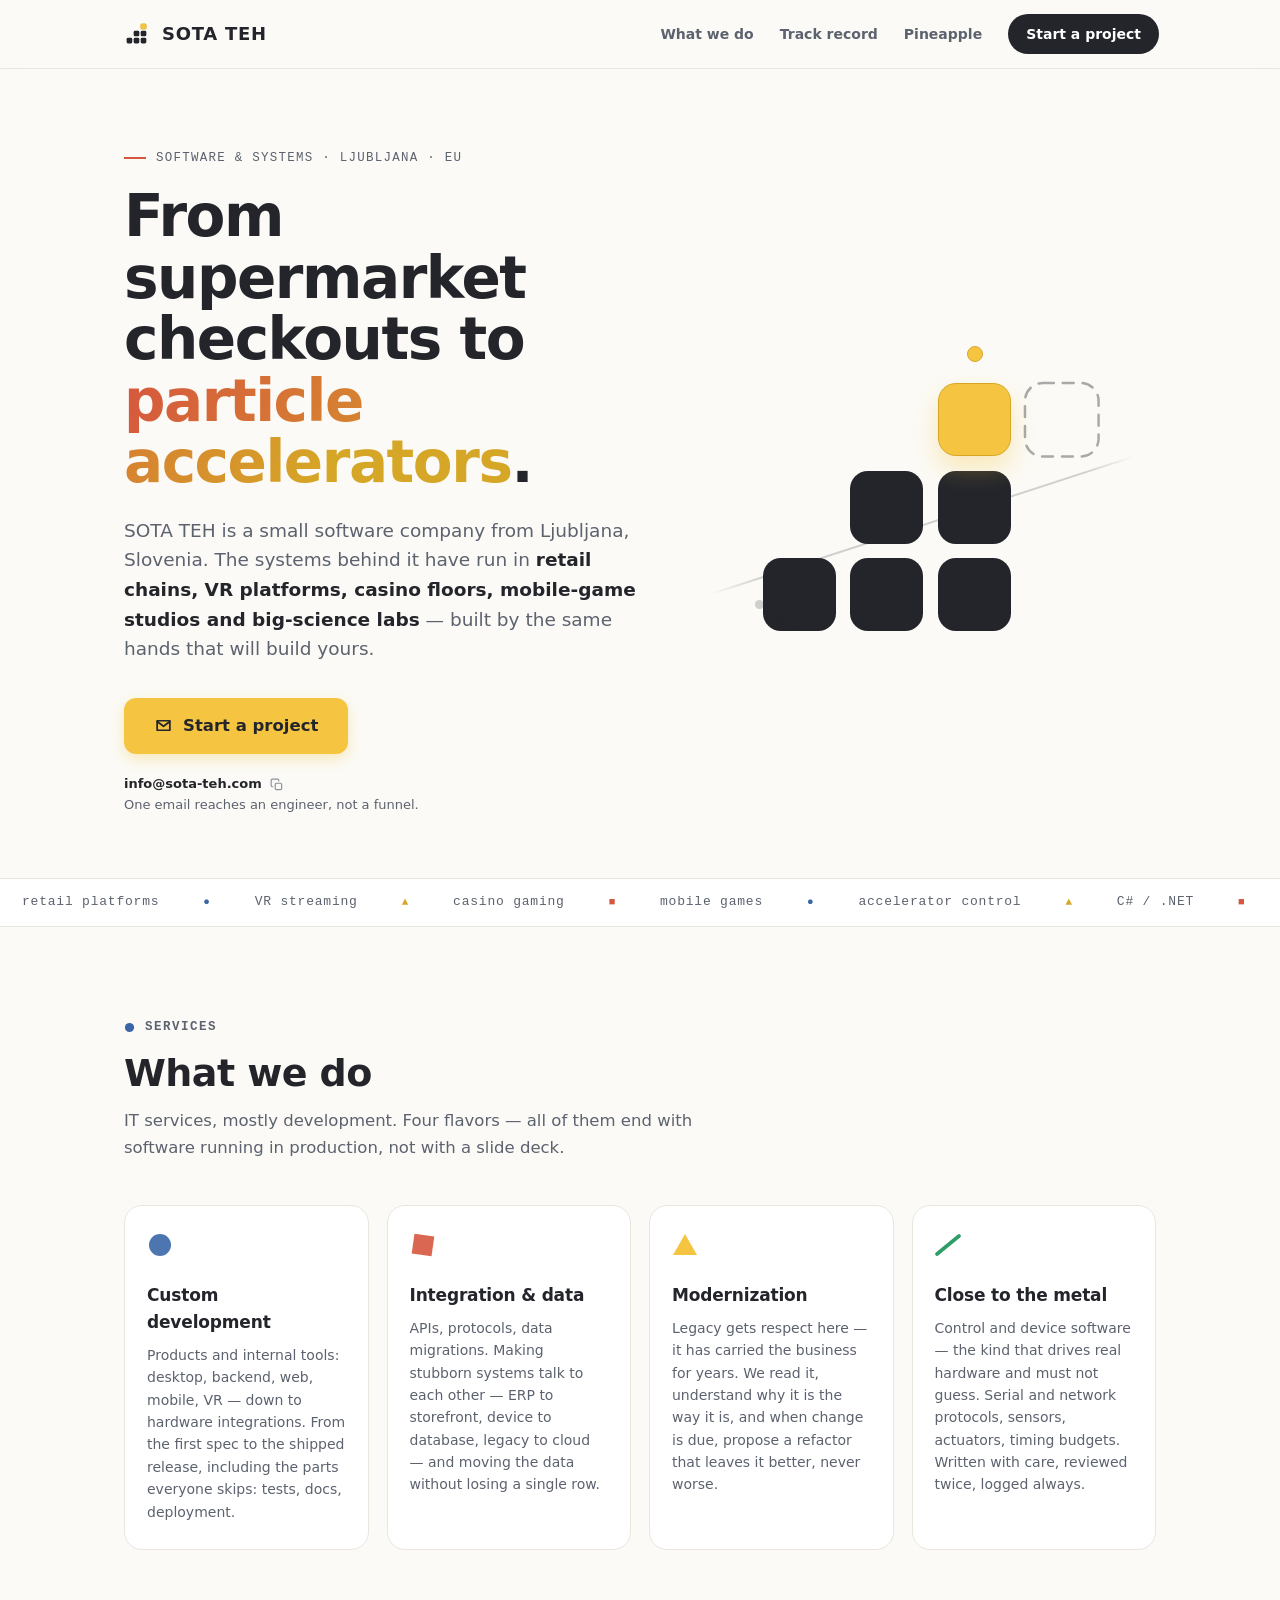
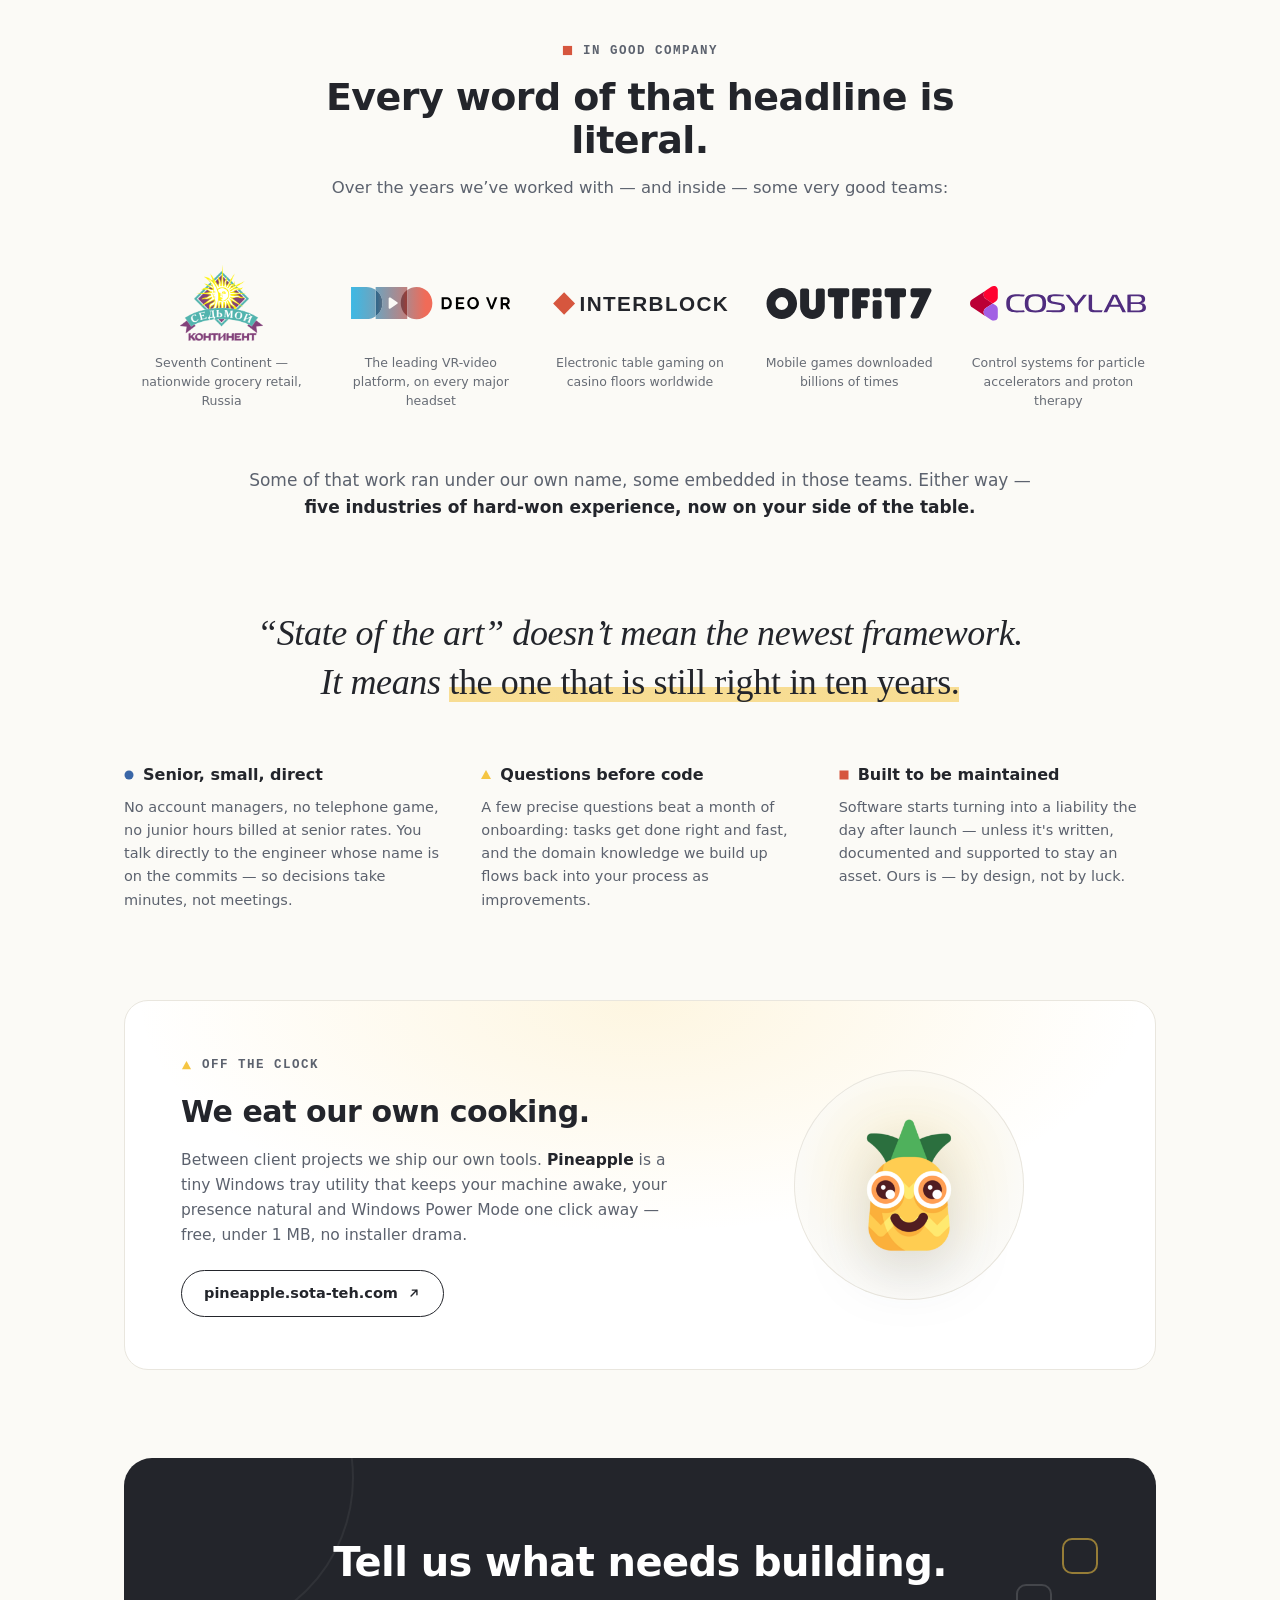
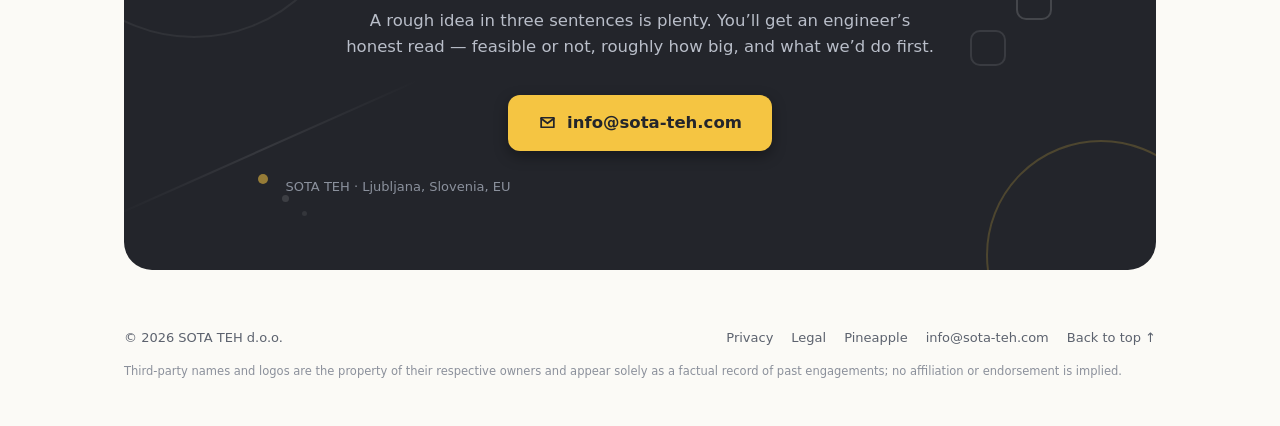
==== commit 312b4aa1: "Initial upload" ====
--- a/index.html
+++ b/index.html
@@ -21,9 +21,7 @@
         :root {
             --ink: #23252b;
             --ink-soft: #5c626e;
-            /* Also carries the footer's legal line — that is real body text, so
-               this stays at 4.5:1 on --paper however faint it wants to look. */
-            --ink-faint: #6b7079;
+            --ink-faint: #8b909b;
             --line: #e9e6de;
             --paper: #fbfaf6;
             --card: #ffffff;
@@ -79,8 +77,7 @@
             gap: 16px;
             /* Shorthand would clobber .wrap's horizontal padding — this element
                carries both classes, so keep the axes separate. */
-            padding-top: 14px;
-            padding-bottom: 14px;
+            padding: 14px 21px;
         }
         .brand {
             display: flex;
@@ -204,7 +201,6 @@
         .copy:hover { color: var(--ink); background: rgba(35, 37, 43, .07); }
         .copy:focus-visible { outline: 2px solid var(--blue); outline-offset: 2px; }
         .copy.copied { color: var(--green); }
-        .copy.failed { color: var(--red); }
 
         /* Hero art — the logomark blown up into a staircase of blocks: built
            levels in ink, the reached top in gold, and a dashed "next block"
@@ -305,11 +301,6 @@
         @keyframes slide { to { transform: translateX(-50%); } }
 
         .sec { padding: 88px 0 0; }
-        /* The contact panel follows the principles grid directly — bare text, no card
-           edge to push against — so the standard 88px reads as drift and leaves the
-           block hanging: 56px above the principles, 88px below them. 56 closes that,
-           and the panel's own 72px of inner padding still keeps the headline clear. */
-        .sec.tight { padding-top: 56px; }
         .sec-head { max-width: 640px; margin-bottom: 44px; }
         .sec-head.center { margin-left: auto; margin-right: auto; text-align: center; }
         .kicker-line {
@@ -389,6 +380,48 @@
         .pr h3 { font-size: 16px; margin-bottom: 8px; display: flex; align-items: center; gap: 9px; }
         .pr h3 .shape { width: 10px; height: 10px; flex: none; }
         .pr p { font-size: 14.5px; color: var(--ink-soft); }
+
+        .product {
+            background:
+                radial-gradient(70% 90% at 50% 0%, rgba(245, 197, 66, .16), transparent 70%),
+                var(--card);
+            border: 1px solid var(--line);
+            border-radius: 24px;
+            display: grid;
+            grid-template-columns: 1.15fr 0.85fr;
+            gap: 24px;
+            align-items: center;
+            padding: 52px 56px;
+        }
+        .product h2 { font-size: 30px; letter-spacing: -0.015em; margin: 10px 0 12px; }
+        .product p { color: var(--ink-soft); font-size: 15.5px; max-width: 34em; }
+        .product p b { color: var(--ink); font-weight: 600; }
+        .ghost {
+            display: inline-flex;
+            align-items: center;
+            gap: 9px;
+            margin-top: 22px;
+            padding: 11px 22px;
+            border: 1.5px solid var(--ink);
+            border-radius: 999px;
+            color: var(--ink);
+            text-decoration: none;
+            font-size: 14.5px;
+            font-weight: 600;
+            transition: background .15s ease, color .15s ease, transform .15s ease;
+        }
+        .ghost:hover { background: var(--ink); color: #fff; transform: translateY(-1px); }
+        .product-art { display: flex; justify-content: center; }
+        .product-art .disc {
+            width: 230px; height: 230px;
+            border-radius: 50%;
+            background: radial-gradient(circle at 50% 42%, #fff6da 0%, var(--paper) 62%, transparent 100%);
+            box-shadow: inset 0 0 0 1px var(--line);
+            display: flex;
+            align-items: center;
+            justify-content: center;
+        }
+        .product-art img { width: 150px; height: 150px; filter: drop-shadow(0 16px 30px rgba(35, 37, 43, .18)); }
 
         .contact {
             background: var(--ink);
@@ -414,10 +447,7 @@
         .contact h2 { color: #fff; font-size: clamp(28px, 3.8vw, 40px); letter-spacing: -0.015em; margin-bottom: 14px; position: relative; }
         .contact p { color: #b9bec9; font-size: 16.5px; max-width: 36em; margin: 0 auto 34px; position: relative; }
         .contact .cta { position: relative; }
-        /* Keep the auto side margins: .contact p above centres every paragraph in
-           the panel, and a plain "26px 0 0" here would drop them back to 0 while
-           still inheriting max-width — leaving this line parked on the left. */
-        .contact .fine { margin: 26px auto 0; font-size: 13px; color: #8b919d; }
+        .contact .fine { margin: 26px 0 0; font-size: 13px; color: #8b919d; }
 
         footer {
             padding: 26px 0 44px;
@@ -447,28 +477,20 @@
         .reveal.d4 { transition-delay: .28s; }
 
         @media (prefers-reduced-motion: reduce) {
-            /* The brand logo and "Back to top" are in-page jumps — without this
-               they keep animating the whole scroll despite the preference. */
-            html { scroll-behavior: auto; }
             .reveal, .reveal.in { opacity: 1; transform: none; transition: none; }
             .ticker { animation: none; }
             .blk, .next-blk, .crown { animation: none; }
             .art .p { transition: none; }
         }
 
-        /* Auto-hiding header — narrow screens only. On a phone the bar costs
-           ~66px out of ~700px of viewport, so it retracts while you read down
-           the page and returns on the first upward move. Desktop keeps it
-           pinned: height is not scarce there, the nav links exist only above
-           820px, and a trackpad's micro-scrolls would just make it flicker. */
-        @media (max-width: 820px) and (prefers-reduced-motion: no-preference) {
-            header { transition: transform .28s ease; }
-            header.hide { transform: translateY(-100%); }
-        }
-
         @media (max-width: 960px) {
             .cards { grid-template-columns: repeat(2, 1fr); }
             .principles { grid-template-columns: 1fr; gap: 26px; }
+            .product { grid-template-columns: 1fr; padding: 40px 28px; text-align: center; }
+            .product p { margin-left: auto; margin-right: auto; }
+            .product-art { order: -1; }
+            .product-art .disc { width: 180px; height: 180px; }
+            .product-art img { width: 118px; height: 118px; }
         }
 
         /* Once all five logos no longer fit on one line, go straight to a single
@@ -514,6 +536,7 @@
             <nav>
                 <a class="link" href="#services">What we do</a>
                 <a class="link" href="#work">Track record</a>
+                <a class="link" href="#pineapple">Pineapple</a>
                 <a class="nav-cta mail" data-u="info" data-h="sota-teh.com" href="#contact">Start a project</a>
             </nav>
         </div>
@@ -717,14 +740,37 @@
                     </div>
                     <div class="pr reveal d2">
                         <h3><svg class="shape" viewBox="0 0 10 10" aria-hidden="true"><rect x="0.5" y="0.5" width="9" height="9" fill="#d6563e" /></svg>Built to be maintained</h3>
-                        <p>Software starts turning into a liability the day after launch — unless it’s
+                        <p>Software starts turning into a liability the day after launch — unless it's
                            written, documented and supported to stay an asset. Ours is — by design,
                            not by luck.</p>
                     </div>
                 </div>
             </section>
 
-            <section class="sec tight" id="contact">
+            <section class="sec" id="pineapple">
+                <div class="product reveal">
+                    <div>
+                        <div class="kicker-line">
+                            <svg class="shape" viewBox="0 0 12 12" aria-hidden="true"><path d="M6 1 L11 10 L1 10 Z" fill="#f5c542" /></svg>
+                            Off the clock
+                        </div>
+                        <h2>We eat our own cooking.</h2>
+                        <p>Between client projects we ship our own tools. <b>Pineapple</b> is a tiny Windows
+                           tray utility that keeps your machine awake, your presence natural and Windows
+                           Power Mode one click away — free, under 1&nbsp;MB, no installer drama.</p>
+                        <a class="ghost" href="https://pineapple.sota-teh.com" target="_blank" rel="noopener">
+                            pineapple.sota-teh.com
+                            <svg width="14" height="14" viewBox="0 0 24 24" fill="none" stroke="currentColor" stroke-width="2.4"
+                                 stroke-linecap="round" stroke-linejoin="round"><path d="M7 17 17 7M9 7h8v8" /></svg>
+                        </a>
+                    </div>
+                    <div class="product-art">
+                        <div class="disc"><img src="logos/pineapple.png" alt="Pineapple — Windows tray utility by SOTA TEH" loading="lazy" /></div>
+                    </div>
+                </div>
+            </section>
+
+            <section class="sec" id="contact">
                 <div class="contact reveal">
                     <span class="deco c-ring"></span>
                     <span class="deco c-ring2"></span>
@@ -755,7 +801,8 @@
                     <span class="footer-links">
                         <a href="privacy.html">Privacy</a>
                         <a href="privacy.html#legal">Legal</a>
-                        <a class="mail mail-text" data-u="info" data-h="sota-teh.com" href="#contact">info [at] sota-teh [dot] com</a>
+                        <a href="https://pineapple.sota-teh.com" target="_blank" rel="noopener">Pineapple</a>
+                        <a class="mail mail-text" data-u="info" data-h="sota-teh.com">info [at] sota-teh [dot] com</a>
                         <a href="#top">Back to top ↑</a>
                     </span>
                 </div>
@@ -807,52 +854,6 @@
                     });
                 });
             }
-
-            /* Retract the header on the way down the page, bring it back on the
-               first upward move — narrow screens only, matching the media query
-               that owns the transform. */
-            var topbar = document.querySelector("header");
-            var narrow = window.matchMedia("(max-width: 820px)");
-            if (!reduce && topbar) {
-                /* Above this the bar always stays put: up there it is the page's
-                   masthead, and iOS rubber-banding around 0 would otherwise flip
-                   it on and off. */
-                var KEEP = 120;
-                /* Anything shorter than a deliberate flick is drift, not intent. */
-                var STEP = 6;
-                var last = window.scrollY;
-                var queued = false;
-
-                var sync = function () {
-                    queued = false;
-                    /* Overscroll reports positions outside the document at both
-                       ends — clamp, so a bounce never reads as a change of
-                       direction. */
-                    var max = document.documentElement.scrollHeight - window.innerHeight;
-                    var y = Math.max(0, Math.min(window.scrollY, max));
-                    var moved = y - last;
-                    /* Hold the old baseline until the drift adds up to a flick. */
-                    if (Math.abs(moved) < STEP) return;
-                    last = y;
-                    if (narrow.matches) topbar.classList.toggle("hide", moved > 0 && y > KEEP);
-                };
-
-                window.addEventListener("scroll", function () {
-                    if (!queued) { queued = true; requestAnimationFrame(sync); }
-                }, { passive: true });
-
-                /* Tabbing into a retracted bar has to bring it back into view. */
-                topbar.addEventListener("focusin", function () { topbar.classList.remove("hide"); });
-
-                /* Rotating past the breakpoint must not strand it off-screen. */
-                var onBreakpoint = function () {
-                    topbar.classList.remove("hide");
-                    last = window.scrollY;
-                };
-                /* Safari below 14 only has the deprecated addListener. */
-                if (narrow.addEventListener) narrow.addEventListener("change", onBreakpoint);
-                else if (narrow.addListener) narrow.addListener(onBreakpoint);
-            }
         })();
     </script>
     <script>
@@ -867,47 +868,31 @@
             });
 
             var check = '<svg viewBox="0 0 24 24" fill="none" stroke="currentColor" stroke-width="2.6" stroke-linecap="round" stroke-linejoin="round"><path d="M20 6 9 17l-5-5" /></svg>';
-            function legacyCopy(text) {
+            function copy(text) {
+                if (navigator.clipboard && navigator.clipboard.writeText) return navigator.clipboard.writeText(text);
                 var ta = document.createElement("textarea");
                 ta.value = text; ta.style.position = "fixed"; ta.style.opacity = "0";
                 document.body.appendChild(ta); ta.focus(); ta.select();
-                var ok = false;
-                try { ok = document.execCommand("copy"); } catch (e) {}
+                try { document.execCommand("copy"); } catch (e) {}
                 document.body.removeChild(ta);
-                return ok ? Promise.resolve() : Promise.reject();
-            }
-            /* writeText rejects when the document is not focused or the permission
-               is refused — fall through to the textarea instead of leaving the
-               click with no feedback and an unhandled rejection. */
-            function copy(text) {
-                if (navigator.clipboard && navigator.clipboard.writeText) {
-                    return navigator.clipboard.writeText(text).catch(function () { return legacyCopy(text); });
-                }
-                return legacyCopy(text);
+                return Promise.resolve();
             }
             document.querySelectorAll("button.copy").forEach(function (btn) {
                 btn.hidden = false;
                 var icon = btn.innerHTML, timer;
-                var settle = function (cls, mark, label, message) {
-                    btn.classList.add(cls);
-                    btn.innerHTML = mark || icon;
-                    btn.setAttribute("aria-label", label);
-                    if (live) live.textContent = message;
-                    clearTimeout(timer);
-                    timer = setTimeout(function () {
-                        btn.classList.remove("copied", "failed");
-                        btn.innerHTML = icon;
-                        btn.setAttribute("aria-label", "Copy email address");
-                        if (live) live.textContent = "";
-                    }, 1600);
-                };
                 btn.addEventListener("click", function () {
                     copy(addr(btn)).then(function () {
-                        settle("copied", check, "Copied", "Email address copied");
-                    }, function () {
-                        /* Both paths refused. The address sits in the text right
-                           next to the button, so point at it and stop there. */
-                        settle("failed", null, "Copy failed", "Copy failed — the address is shown next to this button");
+                        btn.classList.add("copied");
+                        btn.innerHTML = check;
+                        btn.setAttribute("aria-label", "Copied");
+                        if (live) live.textContent = "Email address copied";
+                        clearTimeout(timer);
+                        timer = setTimeout(function () {
+                            btn.classList.remove("copied");
+                            btn.innerHTML = icon;
+                            btn.setAttribute("aria-label", "Copy email address");
+                            if (live) live.textContent = "";
+                        }, 1600);
                     });
                 });
             });
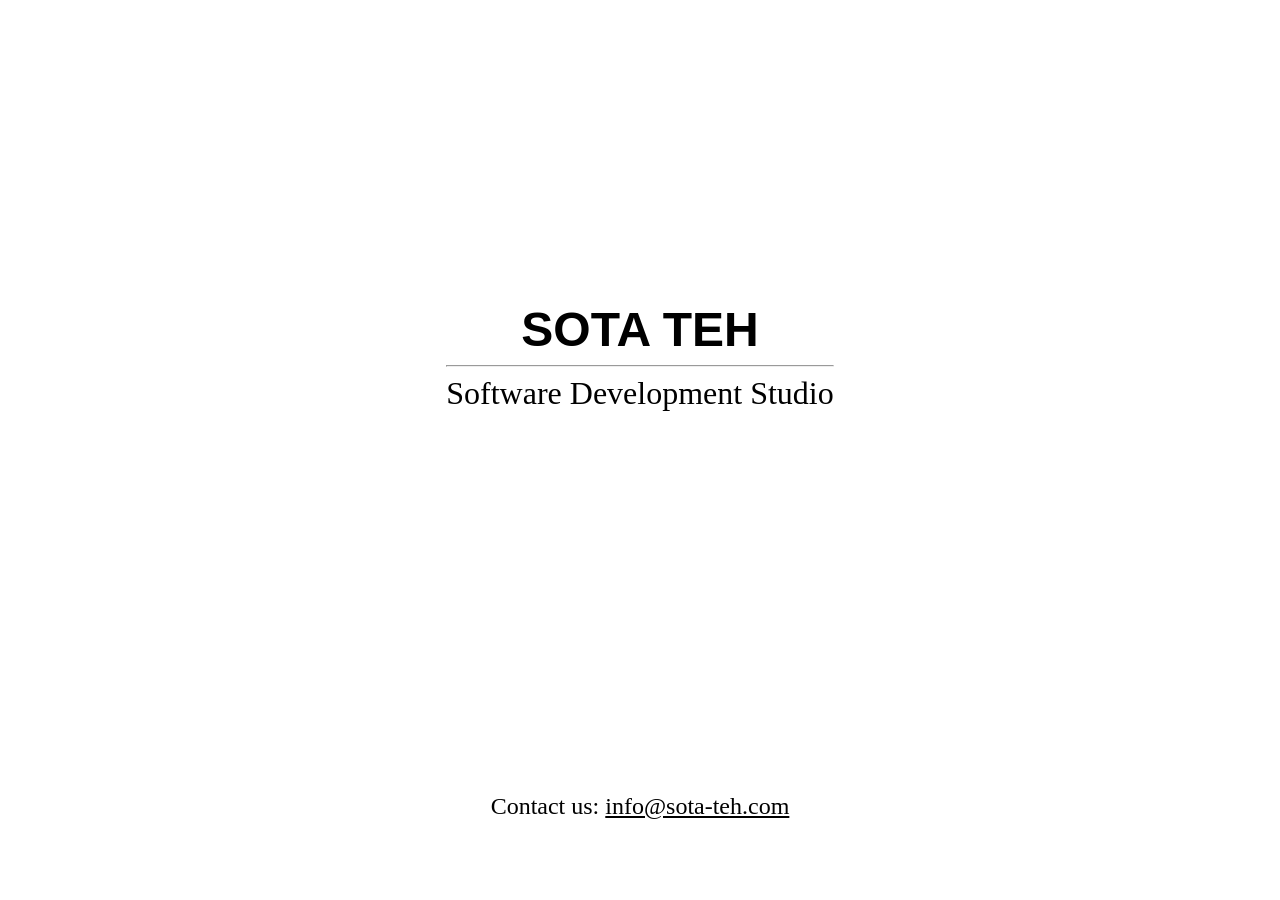
==== commit 6f2ce408: "Initial upload" ====
--- a/index.html
+++ b/index.html
@@ -1,902 +1,22 @@
 <!DOCTYPE html>
-<html lang="en">
-<head>
-    <meta charset="UTF-8" />
-    <meta name="viewport" content="width=device-width, initial-scale=1.0" />
-    <title>SOTA TEH — software development, from retail to big science</title>
-    <meta name="description" content="SOTA TEH is a small Slovenian software company: custom development, integration, modernization and control-grade software — with experience spanning supermarket chains, VR platforms, casino floors, mobile games and particle accelerators." />
-    <meta property="og:title" content="SOTA TEH — software development, state of the art" />
-    <meta property="og:description" content="From supermarket checkouts to particle accelerators. Custom software, integration, modernization, control-grade systems." />
-    <meta property="og:type" content="website" />
-    <meta property="og:url" content="https://www.sota-teh.com/" />
-    <meta property="og:image" content="https://www.sota-teh.com/og.png" />
-    <meta property="og:image:width" content="1200" />
-    <meta property="og:image:height" content="630" />
-    <meta property="og:image:alt" content="SOTA TEH — software development" />
-    <meta name="twitter:card" content="summary_large_image" />
-    <meta name="theme-color" content="#fbfaf6" />
-    <link rel="icon" type="image/svg+xml" href="favicon.svg" />
-    <link rel="canonical" href="https://www.sota-teh.com/" />
-    <style>
-        :root {
-            --ink: #23252b;
-            --ink-soft: #5c626e;
-            --ink-faint: #8b909b;
-            --line: #e9e6de;
-            --paper: #fbfaf6;
-            --card: #ffffff;
-            --gold: #f5c542;
-            --gold-deep: #d6a626;
-            --green: #2e9e67;
-            --red: #d6563e;
-            --blue: #3a66a7;
-            --mono: "Cascadia Mono", Consolas, "Courier New", monospace;
-        }
-
-        * { box-sizing: border-box; margin: 0; padding: 0; }
-
-        html { scroll-behavior: smooth; }
-
-        body {
-            font-family: "Segoe UI", system-ui, -apple-system, sans-serif;
-            color: var(--ink);
-            background: var(--paper);
-            line-height: 1.6;
-            -webkit-font-smoothing: antialiased;
-            overflow-x: clip;
-        }
-
-        ::selection { background: var(--gold); color: var(--ink); }
-
-        .wrap { max-width: 1080px; margin: 0 auto; padding: 0 24px; }
-
-        img { max-width: 100%; height: auto; }
-        .sr-only {
-            position: absolute; width: 1px; height: 1px; padding: 0; margin: -1px;
-            overflow: hidden; clip: rect(0, 0, 0, 0); white-space: nowrap; border: 0;
-        }
-
-        /* #top is on <main>, right under the sticky header — give it the same
-           offset as sections so the logo click lands at the true page top
-           instead of tucking the hero under the header. */
-        section, #top { scroll-margin-top: 90px; }
-
-        header {
-            position: sticky;
-            top: 0;
-            z-index: 50;
-            background: rgba(251, 250, 246, .85);
-            backdrop-filter: blur(10px);
-            -webkit-backdrop-filter: blur(10px);
-            border-bottom: 1px solid var(--line);
-        }
-        .bar {
-            display: flex;
-            align-items: center;
-            justify-content: space-between;
-            gap: 16px;
-            /* Shorthand would clobber .wrap's horizontal padding — this element
-               carries both classes, so keep the axes separate. */
-            padding: 14px 21px;
-        }
-        .brand {
-            display: flex;
-            align-items: center;
-            gap: 11px;
-            font-weight: 800;
-            font-size: 18px;
-            letter-spacing: .04em;
-            text-decoration: none;
-            color: var(--ink);
-            white-space: nowrap;
-        }
-        .brand svg { width: 30px; height: 30px; display: block; }
-
-        nav { display: flex; align-items: center; gap: 26px; }
-        nav a.link {
-            font-size: 14px;
-            font-weight: 600;
-            color: var(--ink-soft);
-            text-decoration: none;
-            transition: color .15s ease;
-        }
-        nav a.link:hover { color: var(--ink); }
-
-        .nav-cta {
-            display: inline-flex;
-            align-items: center;
-            gap: 8px;
-            padding: 9px 18px;
-            background: var(--ink);
-            color: #fff;
-            text-decoration: none;
-            border-radius: 999px;
-            font-size: 14px;
-            font-weight: 600;
-            white-space: nowrap;
-            transition: transform .15s ease, background .15s ease;
-        }
-        .nav-cta:hover { background: #000; transform: translateY(-1px); }
-
-        .hero {
-            display: grid;
-            grid-template-columns: 1.08fr 0.92fr;
-            gap: 40px;
-            align-items: center;
-            padding: 72px 0 64px;
-        }
-
-        .hero .kicker {
-            display: inline-flex;
-            align-items: center;
-            gap: 10px;
-            font-family: var(--mono);
-            font-size: 12.5px;
-            letter-spacing: .1em;
-            text-transform: uppercase;
-            color: var(--ink-soft);
-            margin-bottom: 18px;
-        }
-        .hero .kicker::before {
-            content: "";
-            width: 22px;
-            height: 2px;
-            background: var(--red);
-        }
-
-        .hero h1 {
-            font-size: clamp(38px, 5.4vw, 58px);
-            line-height: 1.06;
-            letter-spacing: -0.025em;
-            font-weight: 800;
-            margin-bottom: 22px;
-        }
-        .hero h1 .accent {
-            background: linear-gradient(115deg, var(--red), var(--gold-deep) 70%);
-            -webkit-background-clip: text;
-            background-clip: text;
-            color: transparent;
-        }
-
-        .hero p.lead {
-            font-size: 18.5px;
-            color: var(--ink-soft);
-            max-width: 30em;
-            margin-bottom: 34px;
-        }
-        .hero p.lead b { color: var(--ink); font-weight: 600; }
-
-        .actions { display: flex; align-items: center; gap: 20px; flex-wrap: wrap; }
-
-        .cta {
-            display: inline-flex;
-            align-items: center;
-            gap: 10px;
-            padding: 15px 30px;
-            background: var(--gold);
-            color: var(--ink);
-            text-decoration: none;
-            border-radius: 12px;
-            font-size: 16.5px;
-            font-weight: 700;
-            box-shadow: 0 5px 14px rgba(245, 197, 66, .32);
-            transition: transform .15s ease, box-shadow .15s ease, background .15s ease;
-        }
-        .cta:hover { background: #ffd35c; transform: translateY(-2px); box-shadow: 0 7px 16px rgba(245, 197, 66, .40); }
-        /* On the dark panel a gold glow reads far brighter than on paper — use a
-           neutral shadow there so both buttons feel equally lit. */
-        .contact .cta { box-shadow: 0 5px 14px rgba(0, 0, 0, .35); }
-        .contact .cta:hover { box-shadow: 0 7px 16px rgba(0, 0, 0, .45); }
-        .cta svg { width: 19px; height: 19px; }
-
-        .meta { font-size: 13px; color: var(--ink-soft); line-height: 1.5; }
-        .meta b { color: var(--ink); font-weight: 600; }
-        .copy {
-            appearance: none; -webkit-appearance: none; border: 0; background: none;
-            cursor: pointer; padding: 3px; margin-left: 5px; border-radius: 5px;
-            color: var(--ink-faint); vertical-align: middle; line-height: 0;
-            transition: color .15s ease, background .15s ease;
-        }
-        .copy svg { width: 14px; height: 14px; display: block; }
-        .copy:hover { color: var(--ink); background: rgba(35, 37, 43, .07); }
-        .copy:focus-visible { outline: 2px solid var(--blue); outline-offset: 2px; }
-        .copy.copied { color: var(--green); }
-
-        /* Hero art — the logomark blown up into a staircase of blocks: built
-           levels in ink, the reached top in gold, and a dashed "next block"
-           still to be built. Wrappers (.p) carry the pointer parallax; the
-           blocks inside float on their own, so the two transforms never fight.
-           Everything is sized in % of a 460x430 canvas, so the whole
-           composition scales fluidly with the column instead of overflowing. */
-        .art {
-            position: relative;
-            width: 100%;
-            max-width: 460px;
-            aspect-ratio: 460 / 430;
-            margin-left: auto;
-        }
-        .art .p {
-            position: absolute;
-            transform: translate3d(var(--px, 0), var(--py, 0), 0);
-            transition: transform .25s ease-out;
-            will-change: transform;
-        }
-        .blk {
-            width: 100%;
-            aspect-ratio: 1;
-            border-radius: 24.3%;
-            background: var(--ink);
-            animation: float 7s ease-in-out infinite;
-        }
-        .blk.f2 { animation-delay: -2.3s; }
-        .blk.f3 { animation-delay: -4.6s; }
-        .blk.gold {
-            background: var(--gold);
-            border: 1px solid var(--gold-deep);
-            box-shadow: 0 12px 26px rgba(245, 197, 66, .35);
-        }
-        .a-c1  { left: 13.9%; top: 68.8%; width: 16.1%; }
-        .a-c2a { left: 33.0%; top: 68.8%; width: 16.1%; }
-        .a-c2b { left: 33.0%; top: 48.4%; width: 16.1%; }
-        .a-c3a { left: 52.2%; top: 68.8%; width: 16.1%; }
-        .a-c3b { left: 52.2%; top: 48.4%; width: 16.1%; }
-        .a-c3c { left: 52.2%; top: 27.9%; width: 16.1%; }
-
-        .a-ghost { left: 70.9%; top: 27.4%; width: 17%; aspect-ratio: 1; }
-        .next-blk { display: block; width: 100%; height: 100%; animation: pulse 5.5s ease-in-out infinite; }
-
-        .a-crown { left: 58.5%; top: 19.1%; width: 3.5%; aspect-ratio: 1; }
-        .crown {
-            display: block;
-            width: 100%; height: 100%;
-            border-radius: 50%;
-            background: var(--gold);
-            border: 1px solid var(--gold-deep);
-            animation: float 6s ease-in-out infinite;
-            animation-delay: -1.2s;
-        }
-
-        .a-line { left: 0; top: 60.9%; width: 97.8%; }
-        .l-ink { height: 2px; background: linear-gradient(90deg, transparent, rgba(35, 37, 43, .20) 12%, rgba(35, 37, 43, .20) 88%, transparent); transform: rotate(-18deg); }
-
-        .a-trail { left: 12.2%; top: 78.6%; }
-        .a-trail i { position: absolute; display: block; border-radius: 50%; }
-        .a-trail .t1 { width: 9px; height: 9px; background: rgba(35, 37, 43, .20); }
-        .a-trail .t2 { left: 20px; top: 14px; width: 7px; height: 7px; background: rgba(35, 37, 43, .17); }
-        .a-trail .t3 { left: 37px; top: 25px; width: 5px; height: 5px; background: rgba(35, 37, 43, .14); }
-
-        @keyframes float { 0%, 100% { transform: translateY(0); } 50% { transform: translateY(-5px); } }
-        @keyframes pulse { 0%, 100% { opacity: .35; } 50% { opacity: .8; } }
-
-        .tickerwrap {
-            border-top: 1px solid var(--line);
-            border-bottom: 1px solid var(--line);
-            overflow: hidden;
-            background: var(--card);
-        }
-        .ticker {
-            display: flex;
-            width: max-content;
-            padding: 13px 0;
-            animation: slide 60s linear infinite;
-        }
-        .tickerwrap:hover .ticker { animation-play-state: paused; }
-        /* Each span is one full period (own leading/trailing padding), so the
-           -50% loop lands exactly on the seam. */
-        .ticker span {
-            font-family: var(--mono);
-            font-size: 13px;
-            letter-spacing: .06em;
-            color: var(--ink-soft);
-            white-space: nowrap;
-            display: inline-flex;
-            align-items: center;
-            gap: 44px;
-            padding: 0 22px;
-        }
-        .ticker i { font-style: normal; font-size: 11px; }
-        .ticker .g-c { color: var(--blue); }
-        .ticker .g-t { color: var(--gold-deep); }
-        .ticker .g-s { color: var(--red); }
-        @keyframes slide { to { transform: translateX(-50%); } }
-
-        .sec { padding: 88px 0 0; }
-        .sec-head { max-width: 640px; margin-bottom: 44px; }
-        .sec-head.center { margin-left: auto; margin-right: auto; text-align: center; }
-        .kicker-line {
-            display: inline-flex;
-            align-items: center;
-            gap: 10px;
-            font-family: var(--mono);
-            font-size: 12.5px;
-            text-transform: uppercase;
-            letter-spacing: .12em;
-            color: var(--ink-soft);
-            font-weight: 600;
-        }
-        .kicker-line .shape { width: 11px; height: 11px; display: inline-block; }
-        .sec-head h2 { font-size: clamp(28px, 3.6vw, 38px); letter-spacing: -0.015em; line-height: 1.15; margin: 12px 0 12px; }
-        .sec-head p { color: var(--ink-soft); font-size: 16.5px; }
-        .sec-head p b { color: var(--ink); font-weight: 600; }
-
-        .cards { display: grid; grid-template-columns: repeat(4, 1fr); gap: 18px; }
-        .card {
-            background: var(--card);
-            border: 1px solid var(--line);
-            border-radius: 18px;
-            padding: 26px 22px;
-            transition: transform .15s ease, box-shadow .15s ease;
-        }
-        .card:hover { transform: translateY(-3px); box-shadow: 0 14px 30px rgba(35, 37, 43, .07); }
-        .card svg { width: 26px; height: 26px; margin-bottom: 16px; transition: transform .3s ease; }
-        .card:hover svg { transform: rotate(-8deg) scale(1.08); }
-        .card h3 { font-size: 17px; margin-bottom: 8px; letter-spacing: -0.01em; }
-        .card p { font-size: 14px; color: var(--ink-soft); }
-
-        .clients { display: flex; flex-wrap: wrap; justify-content: center; gap: 8px 14px; }
-        .client {
-            flex: 1 1 150px;
-            max-width: 214px;
-            display: flex;
-            flex-direction: column;
-            align-items: center;
-            text-align: center;
-            gap: 13px;
-            padding: 20px 8px 16px;
-            text-decoration: none;
-            transition: transform .15s ease;
-        }
-        a.client:hover { transform: translateY(-2px); }
-        .client .logo { height: 76px; display: flex; align-items: center; justify-content: center; }
-        .client img { height: 40px; max-width: 176px; object-fit: contain; }
-        .client img.tall { height: 76px; }
-        .client p { font-size: 12.5px; color: #676c75; line-height: 1.5; }
-
-        .punch {
-            margin: 40px auto 0;
-            max-width: 46em;
-            text-align: center;
-            font-size: 17px;
-            color: var(--ink-soft);
-        }
-        .punch b { color: var(--ink); font-weight: 600; }
-
-        .quote {
-            font-family: Georgia, "Times New Roman", serif;
-            font-style: italic;
-            font-size: clamp(24px, 3.4vw, 36px);
-            line-height: 1.35;
-            letter-spacing: -0.01em;
-            text-align: center;
-            max-width: 24em;
-            margin: 0 auto 56px;
-            color: var(--ink);
-        }
-        .quote .hl {
-            font-style: normal;
-            background: linear-gradient(transparent 62%, rgba(245, 197, 66, .55) 62%);
-        }
-        .principles { display: grid; grid-template-columns: repeat(3, 1fr); gap: 40px; }
-        .pr h3 { font-size: 16px; margin-bottom: 8px; display: flex; align-items: center; gap: 9px; }
-        .pr h3 .shape { width: 10px; height: 10px; flex: none; }
-        .pr p { font-size: 14.5px; color: var(--ink-soft); }
-
-        .product {
-            background:
-                radial-gradient(70% 90% at 50% 0%, rgba(245, 197, 66, .16), transparent 70%),
-                var(--card);
-            border: 1px solid var(--line);
-            border-radius: 24px;
-            display: grid;
-            grid-template-columns: 1.15fr 0.85fr;
-            gap: 24px;
-            align-items: center;
-            padding: 52px 56px;
-        }
-        .product h2 { font-size: 30px; letter-spacing: -0.015em; margin: 10px 0 12px; }
-        .product p { color: var(--ink-soft); font-size: 15.5px; max-width: 34em; }
-        .product p b { color: var(--ink); font-weight: 600; }
-        .ghost {
-            display: inline-flex;
-            align-items: center;
-            gap: 9px;
-            margin-top: 22px;
-            padding: 11px 22px;
-            border: 1.5px solid var(--ink);
-            border-radius: 999px;
-            color: var(--ink);
-            text-decoration: none;
-            font-size: 14.5px;
-            font-weight: 600;
-            transition: background .15s ease, color .15s ease, transform .15s ease;
-        }
-        .ghost:hover { background: var(--ink); color: #fff; transform: translateY(-1px); }
-        .product-art { display: flex; justify-content: center; }
-        .product-art .disc {
-            width: 230px; height: 230px;
-            border-radius: 50%;
-            background: radial-gradient(circle at 50% 42%, #fff6da 0%, var(--paper) 62%, transparent 100%);
-            box-shadow: inset 0 0 0 1px var(--line);
-            display: flex;
-            align-items: center;
-            justify-content: center;
-        }
-        .product-art img { width: 150px; height: 150px; filter: drop-shadow(0 16px 30px rgba(35, 37, 43, .18)); }
-
-        .contact {
-            background: var(--ink);
-            border-radius: 28px;
-            padding: 72px 40px;
-            text-align: center;
-            position: relative;
-            overflow: hidden;
-        }
-        /* Dark-panel geometry: the brand staircase as faint outlines climbing to
-           a gold block, one big ring per corner, a diagonal and a dot trail. */
-        .contact .deco { position: absolute; pointer-events: none; }
-        .contact .c-ring { width: 320px; height: 320px; border: 2px solid rgba(255, 255, 255, .06); border-radius: 50%; top: -140px; left: -90px; }
-        .contact .c-ring2 { width: 230px; height: 230px; border: 2px solid rgba(245, 197, 66, .20); border-radius: 50%; bottom: -100px; right: -60px; }
-        .contact .c-line { width: 340px; height: 2px; background: linear-gradient(90deg, transparent, rgba(255, 255, 255, .09), transparent); transform: rotate(-24deg); left: -30px; bottom: 120px; }
-        .contact .c-b1, .contact .c-b2, .contact .c-b3 { width: 36px; height: 36px; border-radius: 10px; border: 2px solid rgba(255, 255, 255, .10); }
-        .contact .c-b1 { right: 150px; top: 172px; }
-        .contact .c-b2 { right: 104px; top: 126px; border-color: rgba(255, 255, 255, .15); }
-        .contact .c-b3 { right: 58px; top: 80px; border-color: rgba(245, 197, 66, .55); }
-        .contact .c-dot { width: 10px; height: 10px; border-radius: 50%; background: rgba(245, 197, 66, .55); left: 13%; bottom: 86px; }
-        .contact .c-d2 { width: 7px; height: 7px; border-radius: 50%; background: rgba(255, 255, 255, .12); left: calc(13% + 24px); bottom: 68px; }
-        .contact .c-d3 { width: 5px; height: 5px; border-radius: 50%; background: rgba(255, 255, 255, .08); left: calc(13% + 44px); bottom: 54px; }
-        .contact h2 { color: #fff; font-size: clamp(28px, 3.8vw, 40px); letter-spacing: -0.015em; margin-bottom: 14px; position: relative; }
-        .contact p { color: #b9bec9; font-size: 16.5px; max-width: 36em; margin: 0 auto 34px; position: relative; }
-        .contact .cta { position: relative; }
-        .contact .fine { margin: 26px 0 0; font-size: 13px; color: #8b919d; }
-
-        footer {
-            padding: 26px 0 44px;
-            margin-top: 32px;
-            color: var(--ink-soft);
-            font-size: 13px;
-        }
-        footer a { color: var(--ink-soft); text-decoration: none; }
-        footer a:hover { color: var(--ink); }
-        .foot-row {
-            display: flex;
-            justify-content: space-between;
-            align-items: center;
-            flex-wrap: wrap;
-            gap: 12px;
-        }
-        .footer-links { display: flex; gap: 18px; flex-wrap: wrap; }
-        /* ZEPT art. 5 — mandatory provider data, kept in one quiet line. */
-        .foot-legal { margin-top: 14px; font-size: 11.5px; color: var(--ink-faint); line-height: 1.7; }
-        .foot-legal a { color: var(--ink-faint); text-decoration: underline; }
-
-        .reveal { opacity: 0; transform: translateY(22px); transition: opacity .6s ease, transform .6s ease; }
-        .reveal.in { opacity: 1; transform: none; }
-        .reveal.d1 { transition-delay: .07s; }
-        .reveal.d2 { transition-delay: .14s; }
-        .reveal.d3 { transition-delay: .21s; }
-        .reveal.d4 { transition-delay: .28s; }
-
-        @media (prefers-reduced-motion: reduce) {
-            .reveal, .reveal.in { opacity: 1; transform: none; transition: none; }
-            .ticker { animation: none; }
-            .blk, .next-blk, .crown { animation: none; }
-            .art .p { transition: none; }
-        }
-
-        @media (max-width: 960px) {
-            .cards { grid-template-columns: repeat(2, 1fr); }
-            .principles { grid-template-columns: 1fr; gap: 26px; }
-            .product { grid-template-columns: 1fr; padding: 40px 28px; text-align: center; }
-            .product p { margin-left: auto; margin-right: auto; }
-            .product-art { order: -1; }
-            .product-art .disc { width: 180px; height: 180px; }
-            .product-art img { width: 118px; height: 118px; }
-        }
-
-        /* Once all five logos no longer fit on one line, go straight to a single
-           column — never a 2-3 wide grid — so no company shares a row with another. */
-        @media (max-width: 860px) {
-            .client { flex-basis: 100%; }
-        }
-
-        @media (max-width: 820px) {
-            nav a.link { display: none; }
-            .hero { grid-template-columns: 1fr; gap: 8px; padding: 44px 0 52px; }
-            .art { max-width: 320px; margin: 2px auto 10px; order: -1; }
-            .hero h1 { font-size: clamp(34px, 9vw, 44px); }
-            .cards { grid-template-columns: 1fr; }
-            .client { padding: 18px 10px 14px; }
-            .sec { padding: 64px 0 0; }
-            .contact { padding: 56px 22px; border-radius: 22px; }
-            /* On the narrow panel the staircase squares crowd the heading — drop them. */
-            .contact .c-b1, .contact .c-b2, .contact .c-b3 { display: none; }
-        }
-
-        @media (max-width: 420px) {
-            .brand { font-size: 16px; gap: 9px; }
-            .brand svg { width: 26px; height: 26px; }
-            .nav-cta { padding: 8px 14px; font-size: 13px; }
-        }
-    </style>
-</head>
-<body>
-    <header>
-        <div class="wrap bar">
-            <a class="brand" href="#top" aria-label="SOTA TEH — home">
-                <svg viewBox="0 0 64 64" aria-hidden="true">
-                    <rect x="12" y="40" width="12" height="12" rx="3" fill="#23252b" />
-                    <rect x="27" y="40" width="12" height="12" rx="3" fill="#23252b" />
-                    <rect x="27" y="25" width="12" height="12" rx="3" fill="#23252b" />
-                    <rect x="42" y="40" width="12" height="12" rx="3" fill="#23252b" />
-                    <rect x="42" y="25" width="12" height="12" rx="3" fill="#23252b" />
-                    <rect x="42" y="10" width="12" height="12" rx="3" fill="#f5c542" stroke="#d6a626" stroke-width="1" />
-                </svg>
-                <span>SOTA&nbsp;TEH</span>
-            </a>
-            <nav>
-                <a class="link" href="#services">What we do</a>
-                <a class="link" href="#work">Track record</a>
-                <a class="link" href="#pineapple">Pineapple</a>
-                <a class="nav-cta mail" data-u="info" data-h="sota-teh.com" href="#contact">Start a project</a>
-            </nav>
-        </div>
-    </header>
-
-    <main id="top">
-        <div class="wrap">
-            <section class="hero">
-                <div>
-                    <div class="kicker">Software &amp; systems · Ljubljana · EU</div>
-                    <h1>From supermarket checkouts to <span class="accent">particle accelerators</span>.</h1>
-                    <p class="lead">
-                        SOTA TEH is a small software company from Ljubljana, Slovenia. The systems behind it have run in
-                        <b>retail chains, VR platforms, casino floors, mobile-game studios and big-science labs</b>
-                        — built by the same hands that will build yours.
-                    </p>
-                    <div class="actions">
-                        <a class="cta mail" data-u="info" data-h="sota-teh.com" href="#contact">
-                            <svg viewBox="0 0 24 24" fill="none" stroke="currentColor" stroke-width="2.2"
-                                 stroke-linecap="round" stroke-linejoin="round">
-                                <path d="M4 6h16v12H4z" /><path d="m4 7 8 6 8-6" />
-                            </svg>
-                            Start a project
-                        </a>
-                        <div class="meta">
-                            <b class="mail-text" data-u="info" data-h="sota-teh.com">info [at] sota-teh [dot] com</b><button type="button" class="copy" data-u="info" data-h="sota-teh.com" hidden aria-label="Copy email address" title="Copy"><svg viewBox="0 0 24 24" fill="none" stroke="currentColor" stroke-width="2" stroke-linecap="round" stroke-linejoin="round"><rect x="9" y="9" width="11" height="11" rx="2" /><path d="M5 15H4a2 2 0 0 1-2-2V4a2 2 0 0 1 2-2h9a2 2 0 0 1 2 2v1" /></svg></button><br />
-                            One email reaches an engineer, not a funnel.
-                        </div>
-                    </div>
-                </div>
-                <div class="art" aria-hidden="true">
-                    <div class="p a-line" data-depth=".02"><div class="l-ink"></div></div>
-                    <div class="p a-c1" data-depth=".03"><div class="blk"></div></div>
-                    <div class="p a-c2a" data-depth=".04"><div class="blk f2"></div></div>
-                    <div class="p a-c2b" data-depth=".05"><div class="blk f3"></div></div>
-                    <div class="p a-c3a" data-depth=".05"><div class="blk f3"></div></div>
-                    <div class="p a-c3b" data-depth=".06"><div class="blk"></div></div>
-                    <div class="p a-c3c" data-depth=".07"><div class="blk gold f2"></div></div>
-                    <div class="p a-ghost" data-depth=".09">
-                        <svg class="next-blk" width="78" height="78" viewBox="0 0 78 78">
-                            <rect x="2" y="2" width="74" height="74" rx="18" fill="none"
-                                  stroke="rgba(35, 37, 43, .38)" stroke-width="2.5"
-                                  stroke-dasharray="11 9" stroke-linecap="round" />
-                        </svg>
-                    </div>
-                    <div class="p a-crown" data-depth=".10"><i class="crown"></i></div>
-                    <div class="p a-trail" data-depth=".04"><i class="t1"></i><i class="t2"></i><i class="t3"></i></div>
-                </div>
-            </section>
-        </div>
-
-        <div class="tickerwrap" aria-hidden="true">
-            <div class="ticker">
-                <span>
-                    retail platforms <i class="g-c">●</i>
-                    VR streaming <i class="g-t">▲</i>
-                    casino gaming <i class="g-s">■</i>
-                    mobile games <i class="g-c">●</i>
-                    accelerator control <i class="g-t">▲</i>
-                    C# / .NET <i class="g-s">■</i>
-                    C++ <i class="g-c">●</i>
-                    WPF <i class="g-t">▲</i>
-                    MAUI <i class="g-s">■</i>
-                    Unity <i class="g-t">▲</i>
-                    SQL <i class="g-s">■</i>
-                    Windows <i class="g-c">●</i>
-                    macOS <i class="g-t">▲</i>
-                    Linux <i class="g-s">■</i>
-                    Android <i class="g-c">●</i>
-                    iOS <i class="g-t">▲</i>
-                    Oculus <i class="g-s">■</i>
-                    SteamVR <i class="g-c">●</i>
-                    device control <i class="g-t">▲</i>
-                    Slovenia → the world <i class="g-s">■</i>
-                </span>
-                <span>
-                    retail platforms <i class="g-c">●</i>
-                    VR streaming <i class="g-t">▲</i>
-                    casino gaming <i class="g-s">■</i>
-                    mobile games <i class="g-c">●</i>
-                    accelerator control <i class="g-t">▲</i>
-                    C# / .NET <i class="g-s">■</i>
-                    C++ <i class="g-c">●</i>
-                    WPF <i class="g-t">▲</i>
-                    MAUI <i class="g-s">■</i>
-                    Unity <i class="g-t">▲</i>
-                    SQL <i class="g-s">■</i>
-                    Windows <i class="g-c">●</i>
-                    macOS <i class="g-t">▲</i>
-                    Linux <i class="g-s">■</i>
-                    Android <i class="g-c">●</i>
-                    iOS <i class="g-t">▲</i>
-                    Oculus <i class="g-s">■</i>
-                    SteamVR <i class="g-c">●</i>
-                    device control <i class="g-t">▲</i>
-                    Slovenia → the world <i class="g-s">■</i>
-                </span>
-            </div>
-        </div>
-
-        <div class="wrap">
-            <section class="sec" id="services">
-                <div class="sec-head reveal">
-                    <div class="kicker-line">
-                        <svg class="shape" viewBox="0 0 12 12" aria-hidden="true"><circle cx="6" cy="6" r="5" fill="#3a66a7" /></svg>
-                        Services
-                    </div>
-                    <h2>What we do</h2>
-                    <p>IT services, mostly development. Four flavors — all of them end with software
-                       running in production, not with a slide deck.</p>
-                </div>
-                <div class="cards">
-                    <div class="card reveal">
-                        <svg viewBox="0 0 26 26" aria-hidden="true"><circle cx="13" cy="13" r="11" fill="#3a66a7" opacity=".9" /></svg>
-                        <h3>Custom development</h3>
-                        <p>Products and internal tools: desktop, backend, web, mobile, VR — down to
-                           hardware integrations. From the first spec to the shipped release,
-                           including the parts everyone skips: tests, docs, deployment.</p>
-                    </div>
-                    <div class="card reveal d1">
-                        <svg viewBox="0 0 26 26" aria-hidden="true"><rect x="3" y="3" width="20" height="20" fill="#d6563e" opacity=".9" transform="rotate(8 13 13)" /></svg>
-                        <h3>Integration &amp; data</h3>
-                        <p>APIs, protocols, data migrations. Making stubborn systems talk to each
-                           other — ERP to storefront, device to database, legacy to cloud — and
-                           moving the data without losing a single row.</p>
-                    </div>
-                    <div class="card reveal d2">
-                        <svg viewBox="0 0 26 26" aria-hidden="true"><path d="M13 2 L25 23 L1 23 Z" fill="#f5c542" /></svg>
-                        <h3>Modernization</h3>
-                        <p>Legacy gets respect here — it has carried the business for years. We read it,
-                           understand why it is the way it is, and when change is due, propose a refactor
-                           that leaves it better, never worse.</p>
-                    </div>
-                    <div class="card reveal d3">
-                        <svg viewBox="0 0 26 26" aria-hidden="true"><line x1="2" y1="22" x2="24" y2="4" stroke="#2e9e67" stroke-width="3.6" stroke-linecap="round" /></svg>
-                        <h3>Close to the metal</h3>
-                        <p>Control and device software — the kind that drives real hardware and must
-                           not guess. Serial and network protocols, sensors, actuators, timing
-                           budgets. Written with care, reviewed twice, logged always.</p>
-                    </div>
-                </div>
-            </section>
-
-            <section class="sec" id="work">
-                <div class="sec-head center reveal">
-                    <div class="kicker-line">
-                        <svg class="shape" viewBox="0 0 12 12" aria-hidden="true"><rect x="1" y="1" width="10" height="10" fill="#d6563e" /></svg>
-                        In good company
-                    </div>
-                    <h2>Every word of that headline is literal.</h2>
-                    <p>Over the years we’ve worked with — and inside — some very good teams:</p>
-                </div>
-
-                <div class="clients">
-                    <div class="client reveal">
-                        <span class="logo"><img class="tall" src="logos/seventh-continent.png" alt="Седьмой континент (Seventh Continent)" loading="lazy" /></span>
-                        <p>Seventh Continent — nationwide grocery retail, Russia</p>
-                    </div>
-                    <a class="client reveal d1" href="https://deovr.com" target="_blank" rel="noopener">
-                        <span class="logo"><img src="logos/deovr.svg" alt="DeoVR" loading="lazy" /></span>
-                        <p>The leading VR-video platform, on every major headset</p>
-                    </a>
-                    <a class="client reveal d2" href="https://www.interblockgaming.com" target="_blank" rel="noopener">
-                        <span class="logo"><img src="logos/interblock.svg" alt="Interblock" loading="lazy" /></span>
-                        <p>Electronic table gaming on casino floors worldwide</p>
-                    </a>
-                    <a class="client reveal d3" href="https://outfit7.com" target="_blank" rel="noopener">
-                        <span class="logo"><img src="logos/outfit7.svg" alt="Outfit7" loading="lazy" /></span>
-                        <p>Mobile games downloaded billions of times</p>
-                    </a>
-                    <a class="client reveal d4" href="https://www.cosylab.com" target="_blank" rel="noopener">
-                        <span class="logo"><img src="logos/cosylab.svg" alt="Cosylab" loading="lazy" /></span>
-                        <p>Control systems for particle accelerators and proton therapy</p>
-                    </a>
-                </div>
-
-                <p class="punch reveal">
-                    Some of that work ran under our own name, some embedded in those teams. Either way —
-                    <b>five industries of hard-won experience, now on your side of the table.</b>
-                </p>
-            </section>
-
-            <section class="sec" id="about">
-                <h2 class="sr-only">How we work</h2>
-                <div class="quote reveal">
-                    “State of the art” doesn’t mean the newest framework.<br />
-                    It means <span class="hl">the one that is still right in ten years.</span>
-                </div>
-                <div class="principles">
-                    <div class="pr reveal">
-                        <h3><svg class="shape" viewBox="0 0 10 10" aria-hidden="true"><circle cx="5" cy="5" r="4.5" fill="#3a66a7" /></svg>Senior, small, direct</h3>
-                        <p>No account managers, no telephone game, no junior hours billed at senior
-                           rates. You talk directly to the engineer whose name is on the commits —
-                           so decisions take minutes, not meetings.</p>
-                    </div>
-                    <div class="pr reveal d1">
-                        <h3><svg class="shape" viewBox="0 0 10 10" aria-hidden="true"><path d="M5 0 L10 9 L0 9 Z" fill="#f5c542" /></svg>Questions before code</h3>
-                        <p>A few precise questions beat a month of onboarding: tasks get done right and
-                           fast, and the domain knowledge we build up flows back into your process as
-                           improvements.</p>
-                    </div>
-                    <div class="pr reveal d2">
-                        <h3><svg class="shape" viewBox="0 0 10 10" aria-hidden="true"><rect x="0.5" y="0.5" width="9" height="9" fill="#d6563e" /></svg>Built to be maintained</h3>
-                        <p>Software starts turning into a liability the day after launch — unless it's
-                           written, documented and supported to stay an asset. Ours is — by design,
-                           not by luck.</p>
-                    </div>
-                </div>
-            </section>
-
-            <section class="sec" id="pineapple">
-                <div class="product reveal">
-                    <div>
-                        <div class="kicker-line">
-                            <svg class="shape" viewBox="0 0 12 12" aria-hidden="true"><path d="M6 1 L11 10 L1 10 Z" fill="#f5c542" /></svg>
-                            Off the clock
-                        </div>
-                        <h2>We eat our own cooking.</h2>
-                        <p>Between client projects we ship our own tools. <b>Pineapple</b> is a tiny Windows
-                           tray utility that keeps your machine awake, your presence natural and Windows
-                           Power Mode one click away — free, under 1&nbsp;MB, no installer drama.</p>
-                        <a class="ghost" href="https://pineapple.sota-teh.com" target="_blank" rel="noopener">
-                            pineapple.sota-teh.com
-                            <svg width="14" height="14" viewBox="0 0 24 24" fill="none" stroke="currentColor" stroke-width="2.4"
-                                 stroke-linecap="round" stroke-linejoin="round"><path d="M7 17 17 7M9 7h8v8" /></svg>
-                        </a>
-                    </div>
-                    <div class="product-art">
-                        <div class="disc"><img src="logos/pineapple.png" alt="Pineapple — Windows tray utility by SOTA TEH" loading="lazy" /></div>
-                    </div>
-                </div>
-            </section>
-
-            <section class="sec" id="contact">
-                <div class="contact reveal">
-                    <span class="deco c-ring"></span>
-                    <span class="deco c-ring2"></span>
-                    <span class="deco c-line"></span>
-                    <span class="deco c-b1"></span>
-                    <span class="deco c-b2"></span>
-                    <span class="deco c-b3"></span>
-                    <span class="deco c-dot"></span>
-                    <span class="deco c-d2"></span>
-                    <span class="deco c-d3"></span>
-                    <h2>Tell us what needs building.</h2>
-                    <p>A rough idea in three sentences is plenty. You’ll get an engineer’s honest read —
-                       feasible or not, roughly how big, and what we’d do first.</p>
-                    <a class="cta mail" data-u="info" data-h="sota-teh.com" href="#contact">
-                        <svg viewBox="0 0 24 24" fill="none" stroke="currentColor" stroke-width="2.2"
-                             stroke-linecap="round" stroke-linejoin="round">
-                            <path d="M4 6h16v12H4z" /><path d="m4 7 8 6 8-6" />
-                        </svg>
-                        <span class="mail-text" data-u="info" data-h="sota-teh.com">info [at] sota-teh [dot] com</span>
-                    </a>
-                    <p class="fine">SOTA TEH · Ljubljana, Slovenia, EU</p>
-                </div>
-            </section>
-
-            <footer>
-                <div class="foot-row">
-                    <span>© 2026 SOTA TEH d.o.o.</span>
-                    <span class="footer-links">
-                        <a href="privacy.html">Privacy</a>
-                        <a href="privacy.html#legal">Legal</a>
-                        <a href="https://pineapple.sota-teh.com" target="_blank" rel="noopener">Pineapple</a>
-                        <a class="mail mail-text" data-u="info" data-h="sota-teh.com">info [at] sota-teh [dot] com</a>
-                        <a href="#top">Back to top ↑</a>
-                    </span>
-                </div>
-                <p class="foot-legal">
-                    Third-party names and logos are the property of their respective owners and appear
-                    solely as a factual record of past engagements; no affiliation or endorsement is implied.
-                </p>
-            </footer>
-        </div>
-    </main>
-    <span class="sr-only" role="status" aria-live="polite" id="copy-live"></span>
-
-    <script>
-        (function () {
-            var reduce = window.matchMedia("(prefers-reduced-motion: reduce)").matches;
-
-            var items = document.querySelectorAll(".reveal");
-            if (reduce || !("IntersectionObserver" in window)) {
-                items.forEach(function (el) { el.classList.add("in"); });
-            } else {
-                var io = new IntersectionObserver(function (entries) {
-                    entries.forEach(function (entry) {
-                        if (entry.isIntersecting) {
-                            entry.target.classList.add("in");
-                            io.unobserve(entry.target);
-                        }
-                    });
-                }, { threshold: 0.15, rootMargin: "0px 0px -40px 0px" });
-                items.forEach(function (el) { io.observe(el); });
-            }
-
-            var hero = document.querySelector(".hero");
-            var layers = document.querySelectorAll(".art .p");
-            if (!reduce && hero && window.matchMedia("(pointer: fine)").matches) {
-                hero.addEventListener("pointermove", function (e) {
-                    var r = hero.getBoundingClientRect();
-                    var dx = (e.clientX - r.left - r.width / 2) / r.width;
-                    var dy = (e.clientY - r.top - r.height / 2) / r.height;
-                    layers.forEach(function (el) {
-                        var d = parseFloat(el.dataset.depth || "0");
-                        el.style.setProperty("--px", (dx * d * 220).toFixed(1) + "px");
-                        el.style.setProperty("--py", (dy * d * 220).toFixed(1) + "px");
-                    });
-                });
-                hero.addEventListener("pointerleave", function () {
-                    layers.forEach(function (el) {
-                        el.style.setProperty("--px", "0px");
-                        el.style.setProperty("--py", "0px");
-                    });
-                });
-            }
-        })();
-    </script>
-    <script>
-        (function () {
-            function addr(el) { return el.dataset.u + "@" + el.dataset.h; }
-            var live = document.getElementById("copy-live");
-            document.querySelectorAll("a.mail").forEach(function (a) {
-                a.setAttribute("href", "mailto:" + addr(a));
-            });
-            document.querySelectorAll(".mail-text").forEach(function (el) {
-                el.textContent = addr(el);
-            });
-
-            var check = '<svg viewBox="0 0 24 24" fill="none" stroke="currentColor" stroke-width="2.6" stroke-linecap="round" stroke-linejoin="round"><path d="M20 6 9 17l-5-5" /></svg>';
-            function copy(text) {
-                if (navigator.clipboard && navigator.clipboard.writeText) return navigator.clipboard.writeText(text);
-                var ta = document.createElement("textarea");
-                ta.value = text; ta.style.position = "fixed"; ta.style.opacity = "0";
-                document.body.appendChild(ta); ta.focus(); ta.select();
-                try { document.execCommand("copy"); } catch (e) {}
-                document.body.removeChild(ta);
-                return Promise.resolve();
-            }
-            document.querySelectorAll("button.copy").forEach(function (btn) {
-                btn.hidden = false;
-                var icon = btn.innerHTML, timer;
-                btn.addEventListener("click", function () {
-                    copy(addr(btn)).then(function () {
-                        btn.classList.add("copied");
-                        btn.innerHTML = check;
-                        btn.setAttribute("aria-label", "Copied");
-                        if (live) live.textContent = "Email address copied";
-                        clearTimeout(timer);
-                        timer = setTimeout(function () {
-                            btn.classList.remove("copied");
-                            btn.innerHTML = icon;
-                            btn.setAttribute("aria-label", "Copy email address");
-                            if (live) live.textContent = "";
-                        }, 1600);
-                    });
-                });
-            });
-        })();
-    </script>
-</body>
-</html>
+<html>
+  <head>
+    <meta charset="utf-8">
+    <title>SOTA TEH</title>
+    <link rel="stylesheet" type="text/css" href="style.css">
+  </head>
+  <body bgcolor="white" link="black" vlink="black" alink="black">
+    <font color="black">
+      <table border=0>
+        <tr><td align="center">
+          <font face="arial"><font size="10"><b>SOTA TEH</b></font></font>
+          <hr>
+          <font size="6">Software Development Studio</font>
+        </td></tr>
+        <tr><td align="center">
+          <font size="5">Contact us: <a href="mailto:info@sota-teh.com">info@sota-teh.com</a></font>
+        </td></tr>
+      </table>
+    </font>
+  </body>
+</html>
--- a/style.css
+++ b/style.css
@@ -0,0 +1,15 @@
+body,html {
+    height: 100%;
+    width: 100%;
+    margin: 0;
+}
+
+table {
+    height: 100%;
+    margin: 0 auto;
+    background: white;
+}
+
+td {
+    vertical-align: center;
+}
